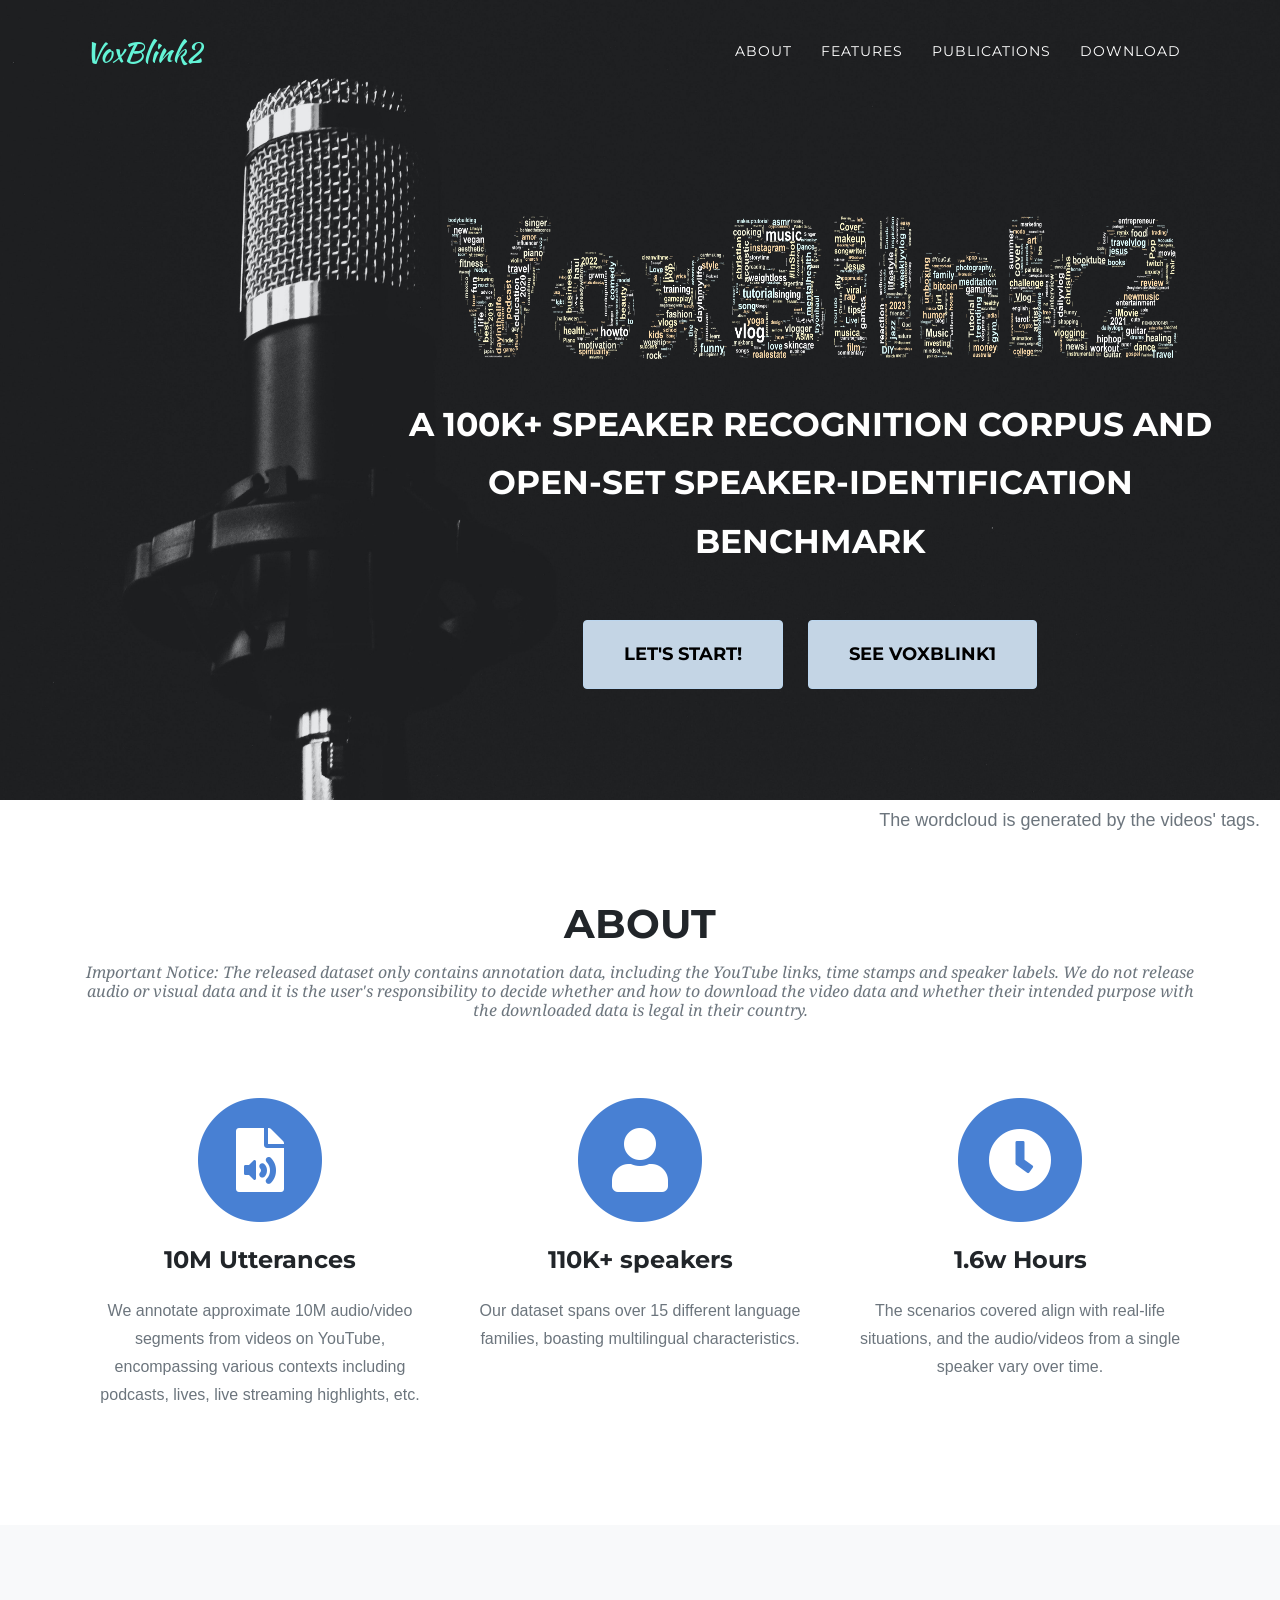
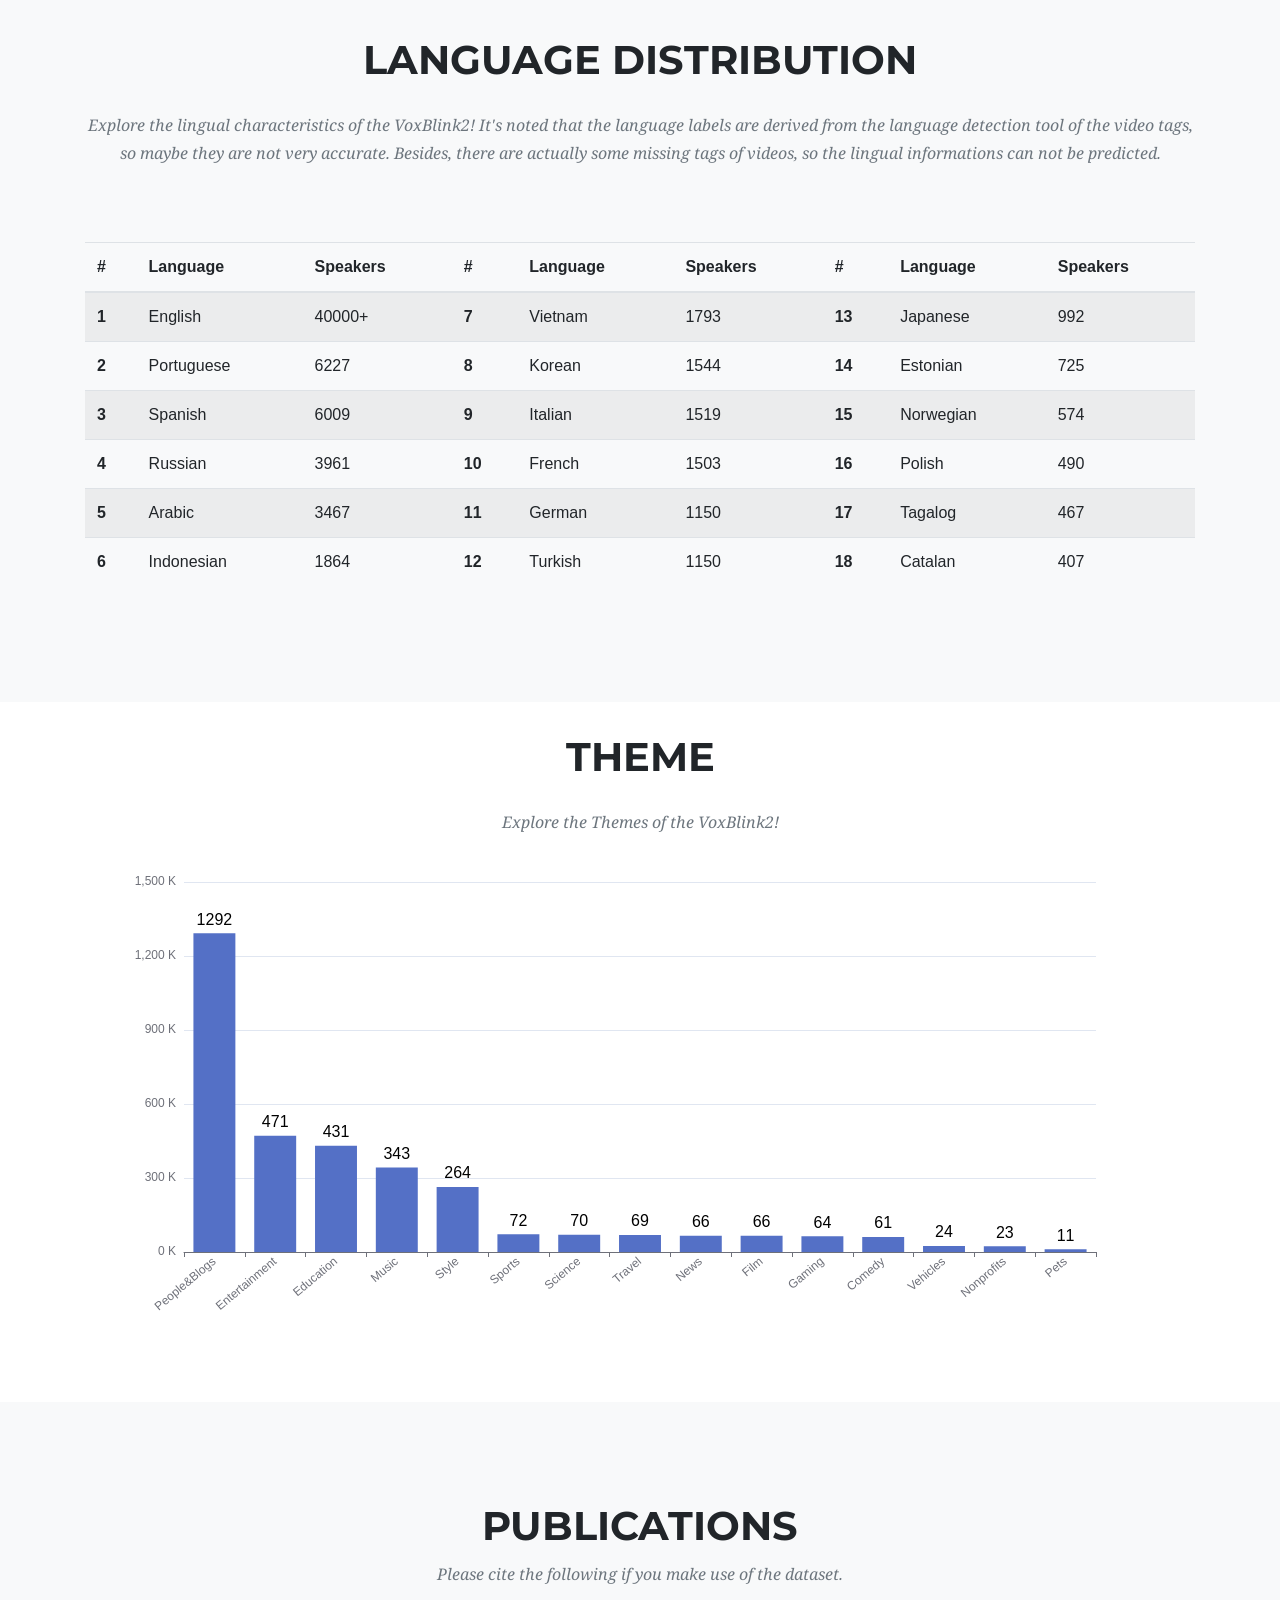
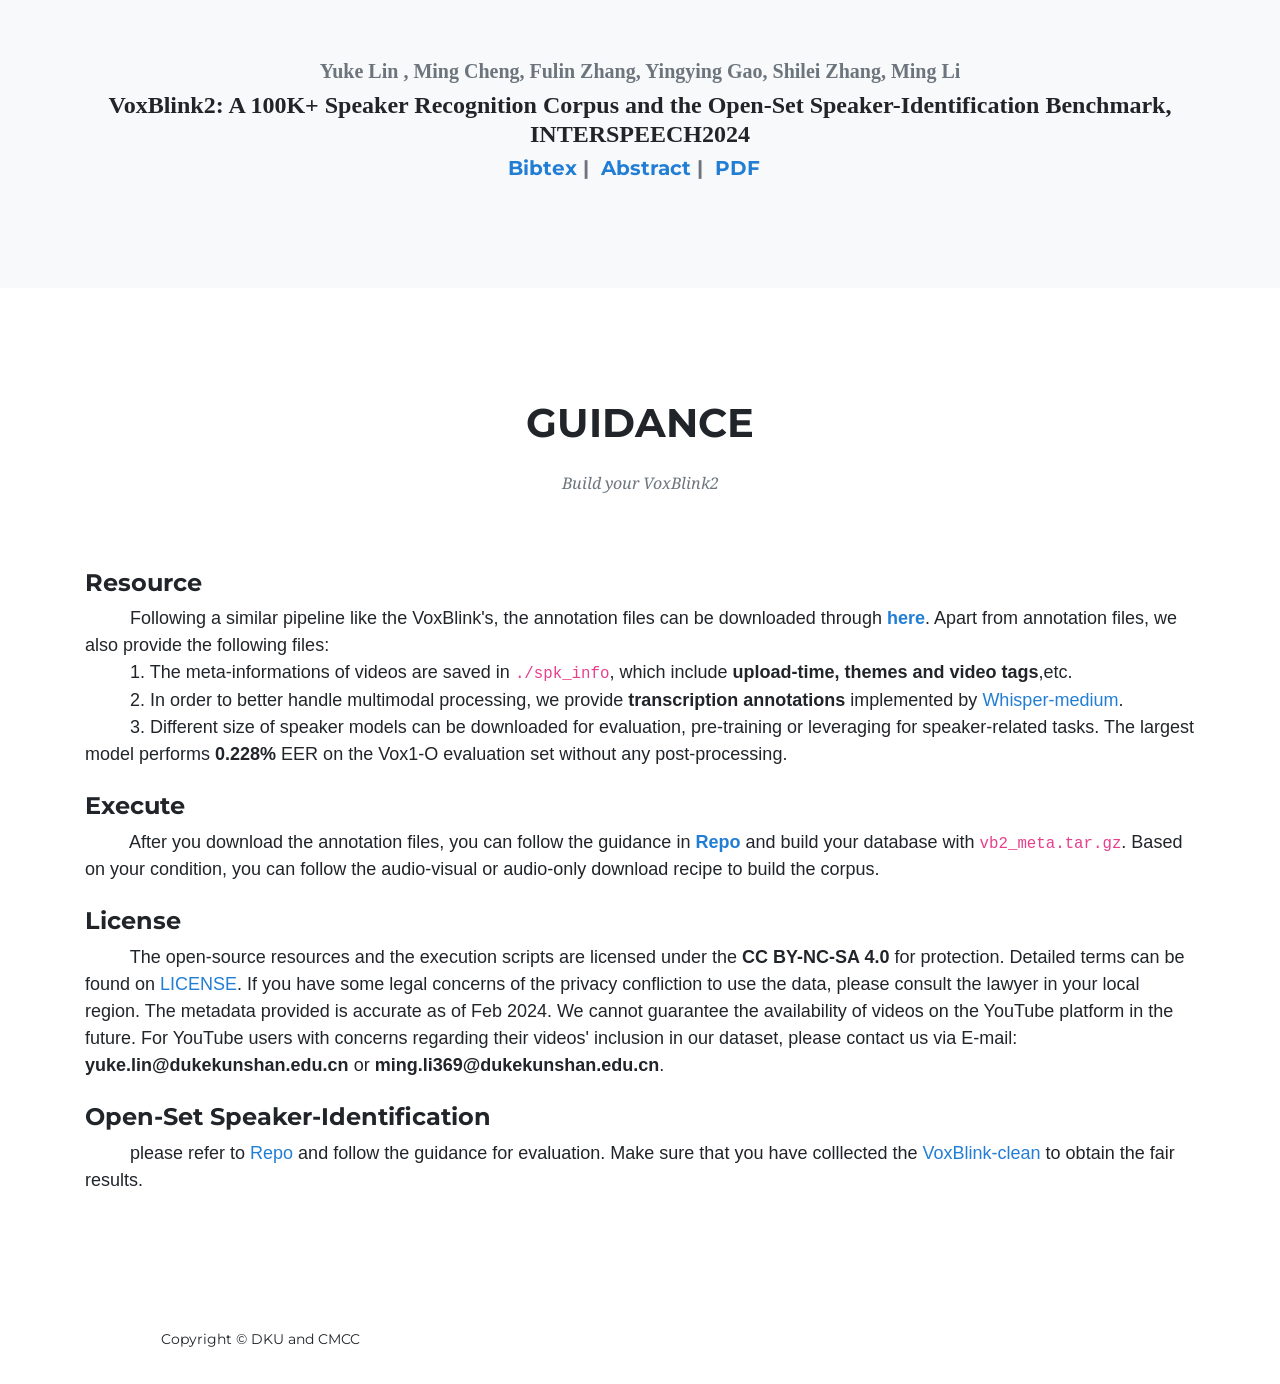
==== index.html @ 3cb7891e "add: files" ====
<!DOCTYPE html>
<html lang="en">

  <head>
  

  <meta charset="utf-8">
  <meta name="viewport" content="width=device-width, initial-scale=1, shrink-to-fit=no">
  <meta name="description" content="Site description">
  <meta name="author" content="Lin">
  <link rel="canonical" href="http://localhost:4000/">

  <title>VoxBlink2: A 100K+ Speaker Recognition Corpus and Open-Set Speaker-Identification Benchmark</title>

  <!-- Bootstrap core CSS -->
  <link href="assets/css/bootstrap.min.css" rel="stylesheet" />

  <!-- Custom fonts for this template -->
  <link href="assets/css/all.min.css" rel="stylesheet" type="text/css">
  <link href="https://fonts.googleapis.com/css?family=Montserrat:400,700" rel="stylesheet" type="text/css">
  <link href='https://fonts.googleapis.com/css?family=Kaushan+Script' rel='stylesheet' type='text/css'>
  <link href='https://fonts.googleapis.com/css?family=Droid+Serif:400,700,400italic,700italic' rel='stylesheet' type='text/css'>
  <link href='https://fonts.googleapis.com/css?family=Roboto+Slab:400,100,300,700' rel='stylesheet' type='text/css'>
  <script src="assets/js/marked.min.js"></script>
  <script src="assets/js/echarts.min.js"></script>

  <!-- Custom styles for this theme -->
  <!--<link href="assets/css/agency.min.css" rel="stylesheet">-->
  <link href="assets/css/agency.css" rel="stylesheet" />

  <!-- Page container change top padding when nav shrinks -->
  
</head>


  <body id="page-top">

        <!-- Navigation -->
  <nav class="navbar navbar-expand-lg navbar-dark fixed-top" id="mainNav">
    <div class="container">
	  <a class="navbar-brand js-scroll-trigger" href="#page-top">VoxBlink2</a>
      <button class="navbar-toggler navbar-toggler-right" type="button" data-toggle="collapse" data-target="#navbarResponsive" aria-controls="navbarResponsive" aria-expanded="false" aria-label="Toggle navigation">
        Menu
        <i class="fas fa-bars"></i>
      </button>
      <div class="collapse navbar-collapse" id="navbarResponsive">
        <ul class="navbar-nav text-uppercase ml-auto">
        
        
          <li class="nav-item"><a class="nav-link js-scroll-trigger" href="#services">About</a></li>
        
          <li class="nav-item"><a class="nav-link js-scroll-trigger" href="#portfolio">Features</a></li>
        
          <li class="nav-item"><a class="nav-link js-scroll-trigger" href="#about">Publications</a></li>
        
          <li class="nav-item"><a class="nav-link js-scroll-trigger" href="#timeline">Download</a></li>
                
          <!-- <li class="nav-item"><a class="nav-link js-scroll-trigger" href="#acknowledgement">Acknowledgement</a></li> -->
                
        
        </ul>
      </div>
    </div>
  </nav>
  <!-- End Navigation -->
  
  <!-- Header -->
  
  <header class="faces-mask masthead" style="background-image: 100% 80%;max-height: 800px;">
    <div class="container"  style="max-width: 95%;">
      <div class="intro-text">
        <div class="intro-lead-in">
        <img src="assets/img/wordcloud_color.png" width="750" height="170">
        </div>
        <div class="intro-heading text-uppercase" style="font-size: 25pt;">
          <p>A 100K+ Speaker Recognition Corpus and <br>Open-Set Speaker-Identification Benchmark</p>
        </div>
        <a class="btn btn-primary btn-xl text-uppercase js-scroll-trigger" href="#services" style="color: black;margin-right: 10px;">Let's Start!</a>
        <a class="btn btn-primary btn-xl text-uppercase js-scroll-trigger" href="https://voxblink.github.io" style="color: black;margin-left: 10px;">See VoxBlink1</a>        
      </div>
    </div>
  </header>
  
  <!-- End Header -->
<span class="text-muted" style="float: right;margin-right: 15pt;margin-top:5pt;font-size:large;">The wordcloud is generated by the videos' tags.</span>
<!-- Services -->

  <section class="page-section" id="services">

    <div class="container" >
      <div class="row">
        <div class="col-lg-12 text-center">
          <h2 class="section-heading text-uppercase">About</h2>
          
          <h3 class="section-subheading text-muted">
            Important Notice: The released dataset only contains annotation data, 
            including the YouTube links, time stamps and speaker labels. 
            We do not release audio or visual data and 
            it is the user's responsibility to decide whether and 
            how to download the video data and whether their intended purpose with the downloaded data is legal in their country.
          </h3>
		  
        </div>
      </div>
	  
      <div class="row text-center">
	  
        <div class="col-md-4">
          <span class="fa-stack fa-4x">
            <i class="fas fa-circle fa-stack-2x text-primary"></i>
            <i class="fas fa-file-audio fa-stack-1x fa-inverse"></i>
          </span>
          <h4 class="service-heading"><p>10M Utterances</p>
</h4>
          <div class="text-muted">
            <p>
              We annotate approximate 10M audio/video segments from videos on YouTube, 
              encompassing various contexts including podcasts, lives, live streaming highlights, etc.
            </p>
</div>
        </div>
	  
        <div class="col-md-4">
          <span class="fa-stack fa-4x">
            <i class="fas fa-circle fa-stack-2x text-primary"></i>
            <i class="fas fa-user fa-stack-1x fa-inverse"></i>
          </span>
          <h4 class="service-heading">
            <p>110K+ speakers</p>
          </h4>
          <div class="text-muted">
            <p>Our dataset spans over 15 different language families, boasting multilingual characteristics. </p>
        </div>
        </div>
	  
        <div class="col-md-4">
          <span class="fa-stack fa-4x">
            <i class="fas fa-circle fa-stack-2x text-primary"></i>
            <i class="fas fa-clock fa-stack-1x fa-inverse"></i>
          </span>
          <h4 class="service-heading"><p>1.6w Hours</p>
</h4>
          <div class="text-muted">
            <p>The scenarios covered align with real-life situations, and the audio/videos from a single speaker vary over time.</p>
        </div>
        </div>
	  
      </div>
	  
    </div>
  </section>

<!-- End Services -->
<!-- Portfolio Grid -->

<section class="bg-light page-section" id="portfolio">
  <div class="container">
    <div class="row">
      <div class="col-lg-12 text-center">
        <h2 class="section-heading text-uppercase">
          <p>Language Distribution</p>
        </h2>
        <h3 class="section-subheading text-muted">
          <p>
            Explore the lingual characteristics of the VoxBlink2! It's noted that 
            the language labels are derived from the language detection tool of the 
            video tags, so maybe they are not very accurate. Besides, there are actually some
            missing tags of videos, so the lingual informations can not be predicted.
          </p>
        </h3>
      </div>
    </div>
    <table class="table table-striped" style="max-width: 100%;">
      <thead>
        <tr>
          <th scope="col">#</th>
          <th scope="col">Language</th>
          <th scope="col">Speakers</th>
          <th scope="col">#</th>
          <th scope="col">Language</th>
          <th scope="col">Speakers</th>
          <th scope="col">#</th>
          <th scope="col">Language</th>
          <th scope="col">Speakers</th>
        </tr>
      </thead>
      <tbody>
        <tr>
          <th scope="row">1</th>
          <td>English</td>
          <td>40000+</td>
          <th scope="row">7</th>
          <td>Vietnam</td>
          <td>1793</td>
          <th scope="row">13</th>
          <td>Japanese</td>
          <td>992</td>
        </tr>
        <tr>
          <th scope="row">2</th>
          <td>Portuguese</td>
          <td>6227</td>
          <th scope="row">8</th>
          <td>Korean</td>
          <td>1544</td>
          <th scope="row">14</th>
          <td>Estonian</td>
          <td>725</td>
        </tr>
        <tr>
          <th scope="row">3</th>
          <td>Spanish</td>
          <td>6009</td>
          <th scope="row">9</th>
          <td>Italian</td>
          <td>1519</td>
          <th scope="row">15</th>
          <td>Norwegian</td>
          <td>574</td>
        </tr>
        <tr>
          <th scope="row">4</th>
          <td>Russian</td>
          <td>3961</td>
          <th scope="row">10</th>
          <td>French</td>
          <td>1503</td>
          <th scope="row">16</th>
          <td>Polish</td>
          <td>490</td>
        </tr>
        <tr>
          <th scope="row">5</th>
          <td>Arabic</td>
          <td>3467</td>
          <th scope="row">11</th>
          <td>German</td>
          <td>1150</td>
          <th scope="row">17</th>
          <td>Tagalog</td>
          <td>467</td>
        </tr>
        <tr>
          <th scope="row">6</th>
          <td>Indonesian</td>
          <td>1864</td>
          <th scope="row">12</th>
          <td>Turkish</td>
          <td>1150</td>
          <th scope="row">18</th>
          <td>Catalan</td>
          <td>407</td>
        </tr>
      </tbody>
    </table>
    
	
    </div>
  </div>

</section>

<section class="page-section" id="style" style="height:700px; padding-bottom: 10px;padding-top: 20px;">
  <div class="container" >
    <div class="row">
      <div class="col-lg-12 text-center" style="height: 100px;">
        <h2 class="section-heading text-uppercase">
          <p>Theme</p>
        </h2>
        <h3 class="section-subheading text-muted">
          <p>
            Explore the Themes of the VoxBlink2!
          </p>
        </h3>
      </div>
      <div id="theme-container" style="height: 500px;width: 100%;">
        <script type="text/javascript">
            // 基于准备好的dom，初始化echarts实例
            var myChart = echarts.init(document.getElementById('theme-container'));
            // 指定图表的配置项和数据
            var option = {
                title: {
                  
                },
                tooltip: {},
                legend: {
                    data:['销量']
                },
                xAxis: {
                    data: ["People&Blogs","Entertainment","Education","Music","Style","Sports",
                      'Science','Travel','News','Film',"Gaming","Comedy",'Vehicles','Nonprofits','Pets'
                    ],
                    axisLabel: {
                    interval:0,
                    rotate:40
                },  
                },
                yAxis: [
                    {                   
                        type: 'value',
                        axisLabel: {formatter: '{value} K'},
                    }
                ],
                series: [{
                    name: 'Nums of Videos(w)',
                    type: 'bar',
                    data: [1292, 471, 431, 343, 
                    264, 72,70,69,66,
                    66,64,61,24,23,11],
                    itemStyle: {
                    normal: {
                      label: {
                        show: true, //开启显示
                        position: 'top', //在上方显示
                        textStyle: { //数值样式
                          color: 'black',
                          fontSize: 16
                        }
                      }
                    }
                  },
                }]
            };
     
            // 使用刚指定的配置项和数据显示图表。
            myChart.setOption(option);
          </script>
      </div>
    </div>
    
    </div>
  </div>

</section>
<!-- Portfolio Modals -->



<!-- About -->

<section class="bg-light page-section" id="about">
  <div class="container"  >
    <div class="row">
      <div class="col-lg-12 text-center">
        <h2 class="section-heading text-uppercase">Publications</h2>
        <h3 class="section-subheading text-muted">Please cite the following if you make use of the dataset.</h3>
        <h5 class="section-heading text-muted" style=" font-family: 'Times New Roman', Times, serif;">Yuke Lin
          , Ming Cheng, Fulin Zhang, Yingying Gao, Shilei Zhang, Ming Li</h5>
        <h4 class="section-heading" style="font-family: 'Times New Roman', Times, serif;">VoxBlink2: A 100K+ Speaker Recognition Corpus and the Open-Set Speaker-Identification Benchmark, INTERSPEECH2024</h4>
      </div>
    </div>
    <div class="row" style="margin-top: 0pt;">
      <div class="col-lg-8 mx-auto text-center">
        <div class="large text-muted">
          <h5>
            <a href="" class="portfolio-link" data-toggle="modal">Bibtex</a>&nbsp;|&nbsp;
            <a href="#p8" class="portfolio-link" data-toggle="modal">Abstract</a>&nbsp;|&nbsp;
            <a href="">PDF</a>&nbsp;&nbsp;
          </h5>
        </div>
      </div>
    </div>
  </div>
</section>

<div
  class="portfolio-modal modal fade"
  id="p7"
  tabindex="-1"
  role="dialog"
  aria-hidden="true"
>
  <div class="modal-dialog" style="margin: 10rem;">
    <div class="modal-content">
      <div class="close-modal" data-dismiss="modal">
        <div class="lr">
          <div class="rl"></div>
        </div>
      </div>
      <div class="container">
        <div class="row">
          <div class="col-lg-8 mx-auto">
            <h2 class="text-primary">Bibtex</h2>
            <div class="modal-body">
              <!-- <h2 class="text-uppercase">Duration</h2> -->
              
              <!-- Project Details Go Here -->
              <textarea name="message" class="form-control" id="message" rows="10">
                @INPROCEEDINGS{10446780,
                  author={Lin, Yuke and Qin, Xiaoyi and Zhao, Guoqing and Cheng, Ming and Jiang, Ning and Wu, Haiying and Li, Ming},
                  booktitle={ICASSP 2024 - 2024 IEEE International Conference on Acoustics, Speech and Signal Processing (ICASSP)}, 
                  title={Voxblink: A Large Scale Speaker Verification Dataset on Camera}, 
                  year={2024},
                  volume={},
                  number={},
                  pages={10271-10275},
                  keywords={Training;Video on demand;Purification;Pipelines;Signal processing;Web sites;Noise measurement;Speaker Verification;Dataset;Large-scale;Multi-modal},
                  doi={10.1109/ICASSP48485.2024.10446780
                  }}
              </textarea>
              <p>
                <!-- <p class="item-intro"></p> -->
              </p>
  
            </div>
            <button
            class="btn btn-primary"
            data-dismiss="modal"
            type="button"
          >
            <i class="fas fa-times"></i>
            Close
          </button>
          </div>
        </div>
      </div>
    </div>
  </div>
</div>

<div
  class="portfolio-modal modal fade"
  id="p8"
  tabindex="-1"
  role="dialog"
  aria-hidden="true"
>
  <div class="modal-dialog" style="margin: 10rem;">
    <div class="modal-content">
      <div class="close-modal" data-dismiss="modal">
        <div class="lr">
          <div class="rl"></div>
        </div>
      </div>
      <div class="container">
        <div class="row">
          <div class="col-lg-8 mx-auto">
            <h2 class="text-uppercase">Abstract</h2>
            <div class="modal-body" style="text-align: left;">
              <!-- <h2 class="text-primary">Bibtex</h2> -->
              <!-- Project Details Go Here -->
              
              <span >
                &nbsp;&nbsp;&nbsp;&nbsp;&nbsp;&nbsp;&nbsp;&nbsp;&nbsp;In this paper, we provide a large audio-visual speaker recognition dataset, <strong>VoxBlink2</strong>, which includes approximately 10M utterances with videos from 110K+ speakers in the wild. This dataset represents a significant expansion over the VoxBlink dataset, encompassing a broader diversity of speakers and scenarios by the grace of an optimized data collection pipeline. Afterward, we explore the impact of training strategies, data scale, and model complexity on speaker verification and finally establish a new single-model state-of-the-art EER at 0.170% and minDCF at 0.006% on the VoxCeleb1-O test set. Such remarkable results motivate us to explore speaker recognition from a new challenging perspective. We raise the Open-Set Speaker-Identification task, which is designed to either match a probe utterance with a known gallery speaker or categorize it as an unknown query. Associated with this task, we design concrete benchmark and evaluation protocols. 
              </span>
              <p>
                <!-- <p class="item-intro"></p> -->
              </p>

            </div>
            <button
            class="btn btn-primary"
            data-dismiss="modal"
            type="button"
          >
            <i class="fas fa-times"></i>
            Close
          </button>
          </div>
        </div>
      </div>
    </div>
  </div>
</div>
<!-- End About -->
<!-- About -->

  <section class="page-section" id="timeline">
    <div class="container">
      <div class="row">
        <div class="col-lg-12 text-center">
          <h2 class="section-heading text-uppercase"><p>Guidance</p>
</h2>
          <h3 class="section-subheading text-muted">Build your VoxBlink2</h3>
        </div>
      </div>
      <div class="row">
        <div class="col-lg-12">
          <h4 >Resource</h4>
        </div>
      </div>
      <div class="row">
        <div class="col-lg-12" style="font-size: large;">
          &nbsp;&nbsp;&nbsp;&nbsp;&nbsp;&nbsp;&nbsp;&nbsp;
          Following a similar pipeline like the VoxBlink's, the annotation files can be downloaded through <a href="https://drive.google.com/drive/folders/1lzumPsnl5yEaMP9g2bFbSKINLZ-QRJVP?usp=drive_link"><strong>here</strong></a>. 
          Apart from annotation files, we also provide the following files:
         
          <br>
          &nbsp;&nbsp;&nbsp;&nbsp;&nbsp;&nbsp;&nbsp;&nbsp;
          1. The meta-informations of videos are saved in <code>./spk_info</code>, which include <strong>upload-time, themes and video tags</strong>,etc.
          <br>
          &nbsp;&nbsp;&nbsp;&nbsp;&nbsp;&nbsp;&nbsp;&nbsp;
          2. In order to better handle multimodal processing, we provide <strong>transcription annotations</strong> implemented by <a href="https://github.com/openai/whisper">Whisper-medium</a>. 
          <br>
          &nbsp;&nbsp;&nbsp;&nbsp;&nbsp;&nbsp;&nbsp;&nbsp;
          3. Different size of speaker models can be downloaded for evaluation, pre-training or leveraging for speaker-related tasks.
          The largest model performs <strong>0.228%</strong> EER on the Vox1-O evaluation set without any post-processing.
          <br>
        </div>
      </div>
      <br>
      <div class="row">
        <div class="col-lg-12">
          <h4 >Execute</h4>
        </div>
      </div>
      <div class="row">
        <div class="col-lg-12" style="font-size: large;">
          &nbsp;&nbsp;&nbsp;&nbsp;&nbsp;&nbsp;&nbsp;&nbsp;
          After you download the annotation files, you can follow the guidance in 
          <a href="https://github.com/VoxBlink2/ScriptsForVoxBlink2.git"><strong>Repo</strong></a>
          and build your database with <code>vb2_meta.tar.gz</code>. 
          Based on your condition, you can follow the audio-visual or audio-only download recipe to build the corpus.
        </div>
      </div>
      <br>
      <div class="row">
        <div class="col-lg-12">
          <h4 >License</h4>
        </div>
      </div>
      <div class="row">
        <div class="col-lg-12" style="font-size: large;">
          &nbsp;&nbsp;&nbsp;&nbsp;&nbsp;&nbsp;&nbsp;&nbsp;
          The open-source resources and the execution scripts are 
          licensed under the <strong>CC BY-NC-SA 4.0</strong> for protection.
          Detailed terms can be found on <a href="https://github.com/VoxBlink2/ScriptsForVoxBlink2/blob/main/LICENSE">LICENSE</a>. 
          If you have some legal concerns of the privacy confliction to use the data, 
          please consult the lawyer in your local region. 
          
          The metadata provided is accurate as of Feb 2024. We cannot guarantee the availability of videos on the YouTube platform in the future. 
          For YouTube users with concerns regarding their videos' inclusion in our dataset, please contact us via E-mail:<strong> yuke.lin@dukekunshan.edu.cn </strong>or <strong>ming.li369@dukekunshan.edu.cn</strong>.

          </div>
      </div>
      <br>
      <div class="row">
        <div class="col-lg-12">
          <h4 >Open-Set Speaker-Identification</h4>
        </div>
      </div>
      <div class="row">
        <div class="col-lg-12" style="font-size: large;">
          &nbsp;&nbsp;&nbsp;&nbsp;&nbsp;&nbsp;&nbsp;&nbsp;
          please refer to <a href="https://github.com/VoxBlink2/ScriptsForVoxBlink2">Repo</a> and follow the guidance for evaluation. 
          Make sure that you have colllected the <a href="https://voxblink.github.io">VoxBlink-clean</a> to obtain 
          the fair results.
        </div>
      </div>
    </div>
  </section>
  <div
  class="portfolio-modal modal fade"
  id="p9"
  tabindex="-1"
  role="dialog"
  aria-hidden="true"
>
  <div class="modal-dialog" style="margin: 10rem;">
    <div class="modal-content">
      <div class="close-modal" data-dismiss="modal">
        <div class="lr">
          <div class="rl"></div>
        </div>
      </div>
      <div class="container">
        <div class="row">
          <div class="col-lg-8 mx-auto">
            <h2 class="text-uppercase">Example</h2>
            <div class="modal-body" style="text-align: left;">
                <!-- <h2 class="text-primary">The </h2> -->
                <!-- Project Details Go Here -->
                The documents are speaker-wised saved in <code>'./video_tags'</code> and the line is splited by <code>'\t'</code>.
                <br>
                
                <pre style="background-color: rgb(243,245,250);">
                  <code>
  <span style="color: red;">video_id	user_name	upload_date	Theme	                Tags</span>
  u66ruMnQQhU	Kesha Barrett	20111009	['Entertainment']	['JoJo', 'ATA', 'Power', 'Kick']
  gP1iNTd4uwk	Kesha Barrett	20110516	['Entertainment']	['Jo', 'Barrett', 'Michael', 'Jackson', 'year', 'olds', 'dancing', 'Preschool']
  9j6L7O8ztFM	Kesha Barrett	20110221	['Entertainment']	['Jo-Jo', 'Joseph', 'Breaking', 'boards', 'kids', 'in', 'karate', 'Lancaster', 'SC']
                  </code>
              </pre>
            </div>
            <button
            class="btn btn-primary"
            data-dismiss="modal"
            type="button"
          >
            <i class="fas fa-times"></i>
            Close
          </button>
          </div>
        </div>
      </div>
    </div>
  </div>
</div>
<div
  class="portfolio-modal modal fade"
  id="p10"
  tabindex="-1"
  role="dialog"
  aria-hidden="true"
>
  <div class="modal-dialog" style="margin: 10rem;">
    <div class="modal-content">
      <div class="close-modal" data-dismiss="modal">
        <div class="lr">
          <div class="rl"></div>
        </div>
      </div>
      <div class="container">
        <div class="row">
          <div class="col-lg-8 mx-auto">
            <h2 class="text-uppercase">Example</h2>
            <div class="modal-body" style="text-align: left;">
                <!-- <h2 class="text-primary">The </h2> -->
                <!-- Project Details Go Here -->
                The documents are utterance-wised saved in <code>'./time_stamp'</code> and the line is splited by <code>'\t'</code>.
                <br>
                
                <pre style="background-color: rgb(243,245,250);">
                  <code>
                    Identity:       id000066
                    Reference:      P2RrcZY9xOg
                    Start and Duration:     24.590  2.780
                    KBPS:   235.685
                    
                    FRAME   X       Y       W       H
                    
                    000614  576     219     169     221
                    000615  576     217     171     222
                    000616  577     219     170     220
                    000617  577     218     169     220
                    000618  578     218     168     219
                    000619  577     217     173     214
                    000620  577     218     171     219
                    000621  577     221     170     217
                    000622  577     221     170     218
                    ...     ...     ...     ...     ...   
</code>
              </pre>
            </div>
            <button
            class="btn btn-primary"
            data-dismiss="modal"
            type="button"
          >
            <i class="fas fa-times"></i>
            Close
          </button>
          </div>
        </div>
      </div>
    </div>
  </div>
</div>
<!-- End About -->

<!-- Team -->
<!-- 
<section class="page-section" id="team">
<div class="container">
  <div class="row">
	<div class="col-lg-12 text-center">
	  <h2 class="section-heading text-uppercase">OUR AMAZING TEAM</h2>
	  <h3 class="section-subheading text-muted">Lorem ipsum dolor sit amet consectetur.</h3>
	</div>
  </div>
  <div class="row d-flex justify-content-center">
  
	<div class="col-sm-4">
	  <div class="team-member">
		<img class="mx-auto rounded-circle" src="assets/img/team/500x500.jpg" alt="">
		<h4>Kay Garland</h4>
		<p class="text-muted">Lead Designer</p>
		<ul class="list-inline social-buttons">
		
		  <li class="list-inline-item">
			<a href="https://twitter.com">
			  <i class="fab fa-twitter"></i>
			</a>
		  </li>
		
		  <li class="list-inline-item">
			<a href="https://facebook.com">
			  <i class="fab fa-facebook-f"></i>
			</a>
		  </li>
		
		  <li class="list-inline-item">
			<a href="https://linkedin.com">
			  <i class="fab fa-linkedin-in"></i>
			</a>
		  </li>
		
		</ul>
	  </div>
	</div>
  
	<div class="col-sm-4">
	  <div class="team-member">
		<img class="mx-auto rounded-circle" src="assets/img/team/2.jpg" alt="">
		<h4>Larry Parker</h4>
		<p class="text-muted">Lead Marketer</p>
		<ul class="list-inline social-buttons">
		
		  <li class="list-inline-item">
			<a href="https://twitter.com">
			  <i class="fab fa-twitter"></i>
			</a>
		  </li>
		
		  <li class="list-inline-item">
			<a href="https://facebook.com">
			  <i class="fab fa-facebook-f"></i>
			</a>
		  </li>
		
		  <li class="list-inline-item">
			<a href="https://linkedin.com">
			  <i class="fab fa-linkedin-in"></i>
			</a>
		  </li>
		
		</ul>
	  </div>
	</div>
  
	<div class="col-sm-4">
	  <div class="team-member">
		<img class="mx-auto rounded-circle" src="assets/img/team/500x500.jpg" alt="">
		<h4>Diana Perterson</h4>
		<p class="text-muted">Lead Developer</p>
		<ul class="list-inline social-buttons">
		
		  <li class="list-inline-item">
			<a href="https://twitter.com">
			  <i class="fab fa-twitter"></i>
			</a>
		  </li>
		
		  <li class="list-inline-item">
			<a href="https://facebook.com">
			  <i class="fab fa-facebook-f"></i>
			</a>
		  </li>
		
		  <li class="list-inline-item">
			<a href="https://linkedin.com">
			  <i class="fab fa-linkedin-in"></i>
			</a>
		  </li>
		
		</ul>
	  </div>
	</div>
  
  </div>
  <div class="row">
	<div class="col-lg-8 mx-auto text-center">
	  <div class="large text-muted"><p>Lorem ipsum dolor sit amet, consectetur adipisicing elit. Aut eaque, laboriosam veritatis, quos non quis ad perspiciatis, totam corporis ea, alias ut unde. <strong>Markdown</strong> supported.</p>
</div>
	</div>
  </div>
</div>
</section> -->

<!-- End Team -->

<!-- Clients -->

<!-- Contact -->
<!-- 
<section class="page-section bg-light" id = 'acknowledgement'>
  <div class="container ">
    <div class="row">
      <div class="col-lg-12 text-center">
        <h2 class="section-heading text-uppercase">
          <p>Acknowledgement</p>
</h2>
      </div>
    </div>
    <div class="row">
      <div class="col-lg-12">
        &nbsp;&nbsp;&nbsp;&nbsp;&nbsp;&nbsp;&nbsp;&nbsp;

        This research is funded by China Mobile Research Institute-Wuhan University Systematic Artificial Intelligence Collaboration Platform 
        under the project "Joint Research and Development of Large Voiceprint Model for Telephone Scenarios". Many thanks for the computational resource provided by the Advanced Computing East China Sub-Center.
      </div>
    </div>
  </div>
</section> -->

<!-- End Contact -->


	  <!-- Footer -->
<footer class="footer" id="footer" style="background-color: white">
  <div class="container">
<!--     -->
    <div class="row align-items-center">
      <div class="col-md-4">
        <span class="copyright"
          >Copyright &copy; DKU and CMCC</span
        >
      </div>
      
      <!-- Legal -->
      
    </div>
    
  </div>
</footer>

<!-- End Footer -->


	  <!-- Bootstrap core JavaScript -->
	  <script src="assets/js/jquery.min.js"></script>
	  <script src="assets/js/bootstrap.bundle.min.js"></script>

	  <!-- Plugin JavaScript -->
	  <script src="assets/js/jquery.easing.min.js"></script>

	  <!-- Contact form JavaScript -->
	  <script src="assets/js/jqBootstrapValidation.js"></script>
	  <script src="assets/js/contact_me.js"></script>

	  <!-- Custom scripts for this template -->
	  <script src="assets/js/agency.min.js"></script>

  </body>
</html>
---- assets/css/agency.css ----
body {
  overflow-x: hidden;
  font-family: -apple-system, BlinkMacSystemFont, "Segoe UI", Roboto, "Helvetica Neue", Arial, sans-serif, "Apple Color Emoji", "Segoe UI Emoji", "Segoe UI Symbol", "Noto Color Emoji";
}

p {
  line-height: 1.75;
}

a {
  color: #227ed5;
}
a:hover {
  color: #210d72;
}

.text-primary {
  color: #4880d3 !important;
}

h1,
h2,
h3,
h4,
h5,
h6 {
  font-weight: 700;
  font-family: "Montserrat", -apple-system, BlinkMacSystemFont, "Segoe UI", Roboto, "Helvetica Neue", Arial, sans-serif, "Apple Color Emoji", "Segoe UI Emoji", "Segoe UI Symbol", "Noto Color Emoji";
}

.page-section {
  padding: 100px 0;
}
.page-section h2.section-heading {
  font-size: 40px;
  margin-top: 0;
  margin-bottom: 15px;
}
.page-section h3.section-subheading {
  font-size: 16px;
  font-weight: 400;
  font-style: italic;
  margin-bottom: 75px;
  text-transform: none;
  font-family: "Droid Serif", -apple-system, BlinkMacSystemFont, "Segoe UI", Roboto, "Helvetica Neue", Arial, sans-serif, "Apple Color Emoji", "Segoe UI Emoji", "Segoe UI Symbol", "Noto Color Emoji";
}

@media (min-width: 768px) {
  section {
    padding: 150px 0;
  }
}
::-moz-selection {
  background: #63f4d7;
  text-shadow: none;
}

::selection {
  background: #63f4d7;
  text-shadow: none;
}

img::selection {
  background: transparent;
}

img::-moz-selection {
  background: transparent;
}

.btn {
  font-family: "Montserrat", -apple-system, BlinkMacSystemFont, "Segoe UI", Roboto, "Helvetica Neue", Arial, sans-serif, "Apple Color Emoji", "Segoe UI Emoji", "Segoe UI Symbol", "Noto Color Emoji";
  font-weight: 700;
}

.btn-xl {
  font-size: 18px;
  padding: 20px 40px;
}

.btn-primary {
  background-color: #c4d5e5;
  border-color: #bbd6ef;
}
.btn-primary:active, .btn-primary:focus, .btn-primary:hover {
  background-color: #70b9e6 !important;
  border-color: #61a9e1 !important;
  color: rgb(22, 19, 19);
}
.btn-primary:active, .btn-primary:focus {
  box-shadow: 0 0 0 0.2rem rgba(254, 209, 55, 0.5) !important;
}

#mainNav {
  background-color: #212529;
}
#mainNav .navbar-toggler {
  font-size: 12px;
  right: 0;
  padding: 13px;
  text-transform: uppercase;
  color: white;
  border: 0;
  background-color: #63f4d7;
  font-family: "Montserrat", -apple-system, BlinkMacSystemFont, "Segoe UI", Roboto, "Helvetica Neue", Arial, sans-serif, "Apple Color Emoji", "Segoe UI Emoji", "Segoe UI Symbol", "Noto Color Emoji";
}
#mainNav .navbar-brand {
  color: #63f4d7;
  font-family: "Kaushan Script", -apple-system, BlinkMacSystemFont, "Segoe UI", Roboto, "Helvetica Neue", Arial, sans-serif, "Apple Color Emoji", "Segoe UI Emoji", "Segoe UI Symbol", "Noto Color Emoji";
}
#mainNav .navbar-brand.active, #mainNav .navbar-brand:active, #mainNav .navbar-brand:focus, #mainNav .navbar-brand:hover {
  color: #fec503;
}
#mainNav .navbar-nav .nav-item .nav-link {
  font-size: 90%;
  font-weight: 400;
  padding: 0.75em 0;
  letter-spacing: 1px;
  color: white;
  font-family: "Montserrat", -apple-system, BlinkMacSystemFont, "Segoe UI", Roboto, "Helvetica Neue", Arial, sans-serif, "Apple Color Emoji", "Segoe UI Emoji", "Segoe UI Symbol", "Noto Color Emoji";
}
#mainNav .navbar-nav .nav-item .nav-link.active, #mainNav .navbar-nav .nav-item .nav-link:hover {
  color: #63f4d7;
}

@media (min-width: 992px) {
  #mainNav {
    padding-top: 25px;
    padding-bottom: 25px;
    -webkit-transition: padding-top 0.3s, padding-bottom 0.3s;
    -moz-transition: padding-top 0.3s, padding-bottom 0.3s;
    transition: padding-top 0.3s, padding-bottom 0.3s;
    border: none;
    background-color: transparent;
  }
  #mainNav .navbar-brand {
    font-size: 1.75em;
    -webkit-transition: all 0.3s;
    -moz-transition: all 0.3s;
    transition: all 0.3s;
  }
  #mainNav .navbar-nav .nav-item .nav-link {
    padding: 1.1em 1em !important;
  }
  #mainNav.navbar-shrink {
    padding-top: 0;
    padding-bottom: 0;
    background-color: #212529;
  }
  #mainNav.navbar-shrink .navbar-brand {
    font-size: 1.25em;
    padding: 12px 0;
  }
}
#scrolling-clients {
  display: flex;
  flex-wrap: nowrap;
  overflow-x: scroll;
  overflow-y: hidden;
}

#col-md-3 col-sm-6 {
  flex: 0 0 auto;
}

header.masthead::before {
  content: "";
  position: absolute;  
  top: 0;  
  left: 0;  
  right: 0;  /* 使遮罩层与容器同宽 */
  bottom: 0;  /* 使遮罩层与容器同高 */
  background-color: rgba(0, 0, 0, 0);  /* 浅黑色遮罩，您可以调整透明度 */
  z-index: 0;  
}

header.masthead {
  text-align: center;
  color: white;
  background-image: url("../img/mic.jpg");
  background-repeat: no-repeat;
  background-attachment: scroll;
  background-position: center center;
  background-size: cover;
}

.faces-mask > * {
  position: relative;  
  z-index: 1;  /* 保证容器内的所有元素都显示在遮罩层上方 */
}

header.masthead .intro-text {
  padding-top: 100px;
  padding-bottom: 200px;
  padding-left: 340px;
  position: relative;
  bottom: 100px;
}
header.masthead .intro-text .intro-lead-in {
  font-size: 22px;
  font-style: italic;
  line-height: 22px;
  margin-bottom: 25px;
  font-family: "Droid Serif", -apple-system, BlinkMacSystemFont, "Segoe UI", Roboto, "Helvetica Neue", Arial, sans-serif, "Apple Color Emoji", "Segoe UI Emoji", "Segoe UI Symbol", "Noto Color Emoji";
}
header.masthead .intro-text .intro-heading {
  font-size: 40px;
  font-weight: 700;
  line-height: 50px;
  margin-bottom: 10px;
  font-family: "Montserrat", -apple-system, BlinkMacSystemFont, "Segoe UI", Roboto, "Helvetica Neue", Arial, sans-serif, "Apple Color Emoji", "Segoe UI Emoji", "Segoe UI Symbol", "Noto Color Emoji";
}

@media (min-width: 768px) {
  header.masthead .intro-text {
    padding-top: 300px;
    padding-bottom: 200px;
  }
  header.masthead .intro-text .intro-lead-in {
    font-size: 40px;
    font-style: italic;
    line-height: 40px;
    margin-bottom: 25px;
    font-family: "Droid Serif", -apple-system, BlinkMacSystemFont, "Segoe UI", Roboto, "Helvetica Neue", Arial, sans-serif, "Apple Color Emoji", "Segoe UI Emoji", "Segoe UI Symbol", "Noto Color Emoji";
  }
  header.masthead .intro-text .intro-heading {
    font-size: 75px;
    font-weight: 700;
    line-height: 75px;
    margin-bottom: 50px;
    font-family: "Montserrat", -apple-system, BlinkMacSystemFont, "Segoe UI", Roboto, "Helvetica Neue", Arial, sans-serif, "Apple Color Emoji", "Segoe UI Emoji", "Segoe UI Symbol", "Noto Color Emoji";
  }
}
.service-heading {
  margin: 15px 0;
  text-transform: none;
}

#portfolio .portfolio-item {
  right: 0;
  margin: 0 0 15px;
}
#portfolio .portfolio-item .portfolio-link {
  position: relative;
  display: block;
  max-width: 400px;
  margin: 0 auto;
  cursor: pointer;
}
#portfolio .portfolio-item .portfolio-link .portfolio-hover {
  position: absolute;
  width: 100%;
  height: 100%;
  -webkit-transition: all ease 0.5s;
  -moz-transition: all ease 0.5s;
  transition: all ease 0.5s;
  opacity: 0;
  background: rgba(254, 209, 54, 0.9);
}
#portfolio .portfolio-item .portfolio-link .portfolio-hover:hover {
  opacity: 1;
}
#portfolio .portfolio-item .portfolio-link .portfolio-hover .portfolio-hover-content {
  font-size: 20px;
  position: absolute;
  top: 50%;
  width: 100%;
  height: 20px;
  margin-top: -12px;
  text-align: center;
  color: white;
}
#portfolio .portfolio-item .portfolio-link .portfolio-hover .portfolio-hover-content i {
  margin-top: -12px;
}
#portfolio .portfolio-item .portfolio-link .portfolio-hover .portfolio-hover-content h3,
#portfolio .portfolio-item .portfolio-link .portfolio-hover .portfolio-hover-content h4 {
  margin: 0;
}
#portfolio .portfolio-item .portfolio-caption {
  max-width: 400px;
  margin: 0 auto;
  padding: 25px;
  text-align: center;
  background-color: #fff;
}
#portfolio .portfolio-item .portfolio-caption h4 {
  margin: 0;
  text-transform: none;
}
#portfolio .portfolio-item .portfolio-caption p {
  font-size: 16px;
  font-style: italic;
  margin: 0;
  font-family: "Droid Serif", -apple-system, BlinkMacSystemFont, "Segoe UI", Roboto, "Helvetica Neue", Arial, sans-serif, "Apple Color Emoji", "Segoe UI Emoji", "Segoe UI Symbol", "Noto Color Emoji";
}
#portfolio * {
  z-index: 2;
}

@media (min-width: 767px) {
  #portfolio .portfolio-item {
    margin: 0 0 30px;
  }
}
.portfolio-modal .modal-dialog {
  margin: 1rem;
  max-width: 100vw;
}
.portfolio-modal .modal-content {
  padding: 100px 0;
  text-align: center;
}
.portfolio-modal .modal-content h2 {
  font-size: 3em;
  margin-bottom: 15px;
}
.portfolio-modal .modal-content p {
  margin-bottom: 30px;
}
.portfolio-modal .modal-content p.item-intro {
  font-size: 16px;
  font-style: italic;
  margin: 20px 0 30px;
  font-family: "Droid Serif", -apple-system, BlinkMacSystemFont, "Segoe UI", Roboto, "Helvetica Neue", Arial, sans-serif, "Apple Color Emoji", "Segoe UI Emoji", "Segoe UI Symbol", "Noto Color Emoji";
}
.portfolio-modal .modal-content ul.list-inline {
  margin-top: 0;
  margin-bottom: 30px;
}
.portfolio-modal .modal-content img {
  margin-bottom: 30px;
}
.portfolio-modal .modal-content button {
  cursor: pointer;
}
.portfolio-modal .close-modal {
  position: absolute;
  top: 25px;
  right: 25px;
  width: 75px;
  height: 75px;
  cursor: pointer;
  background-color: transparent;
}
.portfolio-modal .close-modal:hover {
  opacity: 0.3;
}
.portfolio-modal .close-modal .lr {
  /* Safari and Chrome */
  z-index: 1051;
  width: 1px;
  height: 75px;
  margin-left: 35px;
  /* IE 9 */
  -webkit-transform: rotate(45deg);
  -ms-transform: rotate(45deg);
  transform: rotate(45deg);
  background-color: #212529;
}
.portfolio-modal .close-modal .lr .rl {
  /* Safari and Chrome */
  z-index: 1052;
  width: 1px;
  height: 75px;
  /* IE 9 */
  -webkit-transform: rotate(90deg);
  -ms-transform: rotate(90deg);
  transform: rotate(90deg);
  background-color: #212529;
}

.timeline {
  position: relative;
  padding: 0;
  list-style: none;
}
.timeline:before {
  position: absolute;
  top: 0;
  bottom: 0;
  left: 40px;
  width: 2px;
  margin-left: -1.5px;
  content: "";
  background-color: #e9ecef;
}
.timeline > li {
  position: relative;
  min-height: 50px;
  margin-bottom: 50px;
}
.timeline > li:after, .timeline > li:before {
  display: table;
  content: " ";
}
.timeline > li:after {
  clear: both;
}
.timeline > li .timeline-panel {
  position: relative;
  float: right;
  width: 100%;
  padding: 0 20px 0 100px;
  text-align: left;
}
.timeline > li .timeline-panel:before {
  right: auto;
  left: -15px;
  border-right-width: 15px;
  border-left-width: 0;
}
.timeline > li .timeline-panel:after {
  right: auto;
  left: -14px;
  border-right-width: 14px;
  border-left-width: 0;
}
.timeline > li .timeline-image {
  position: absolute;
  z-index: 100;
  left: 0;
  width: 80px;
  height: 80px;
  margin-left: 0;
  text-align: center;
  color: #fff;
  border: 7px solid #e9ecef;
  border-radius: 100%;
  background-color: #63f4d7;
}
.timeline > li .timeline-image h4 {
  font-size: 10px;
  line-height: 14px;
  margin-top: 12px;
}
.timeline > li.timeline-inverted > .timeline-panel {
  float: right;
  padding: 0 20px 0 100px;
  text-align: left;
}
.timeline > li.timeline-inverted > .timeline-panel:before {
  right: auto;
  left: -15px;
  border-right-width: 15px;
  border-left-width: 0;
}
.timeline > li.timeline-inverted > .timeline-panel:after {
  right: auto;
  left: -14px;
  border-right-width: 14px;
  border-left-width: 0;
}
.timeline > li:last-child {
  margin-bottom: 0;
}
.timeline .timeline-heading h4 {
  margin-top: 0;
  color: inherit;
}
.timeline .timeline-heading h4.subheading {
  text-transform: none;
}
.timeline .timeline-body > ul,
.timeline .timeline-body > p {
  margin-bottom: 0;
}

@media (min-width: 768px) {
  .timeline:before {
    left: 50%;
  }
  .timeline > li {
    min-height: 100px;
    margin-bottom: 100px;
  }
  .timeline > li .timeline-panel {
    float: left;
    width: 41%;
    padding: 0 20px 20px 30px;
    text-align: right;
  }
  .timeline > li .timeline-image {
    left: 50%;
    width: 100px;
    height: 100px;
    margin-left: -50px;
  }
  .timeline > li .timeline-image h4 {
    font-size: 13px;
    line-height: 18px;
    margin-top: 16px;
  }
  .timeline > li.timeline-inverted > .timeline-panel {
    float: right;
    padding: 0 30px 20px 20px;
    text-align: left;
  }
}
@media (min-width: 992px) {
  .timeline > li {
    min-height: 150px;
  }
  .timeline > li .timeline-panel {
    padding: 0 20px 20px;
  }
  .timeline > li .timeline-image {
    width: 150px;
    height: 150px;
    margin-left: -75px;
  }
  .timeline > li .timeline-image h4 {
    font-size: 18px;
    line-height: 26px;
    margin-top: 30px;
  }
  .timeline > li.timeline-inverted > .timeline-panel {
    padding: 0 20px 20px;
  }
}
@media (min-width: 1200px) {
  .timeline > li {
    min-height: 170px;
  }
  .timeline > li .timeline-panel {
    padding: 0 20px 20px 100px;
  }
  .timeline > li .timeline-image {
    width: 170px;
    height: 170px;
    margin-left: -85px;
  }
  .timeline > li .timeline-image h4 {
    margin-top: 40px;
  }
  .timeline > li.timeline-inverted > .timeline-panel {
    padding: 0 100px 20px 20px;
  }
}
.team-member {
  margin-bottom: 50px;
  text-align: center;
}
.team-member img {
  width: 225px;
  height: 225px;
  border: 7px solid rgba(0, 0, 0, 0.1);
}
.team-member h4 {
  margin-top: 25px;
  margin-bottom: 0;
  text-transform: none;
}
.team-member p {
  margin-top: 0;
}

section#contact {
  background-color: #212529;
  background-image: url("../img/contact.png");
  background-repeat: no-repeat;
  background-position: center;
}
section#contact .section-heading {
  color: #fff;
}
section#contact .form-group {
  margin-bottom: 25px;
}
section#contact .form-group input,
section#contact .form-group textarea {
  padding: 20px;
}
section#contact .form-group input.form-control {
  height: auto;
}
section#contact .form-group textarea.form-control {
  height: 248px;
}
section#contact .form-control:focus {
  border-color: #63f4d7;
  box-shadow: none;
}
section#contact ::-webkit-input-placeholder {
  font-weight: 700;
  color: #ced4da;
  font-family: "Montserrat", -apple-system, BlinkMacSystemFont, "Segoe UI", Roboto, "Helvetica Neue", Arial, sans-serif, "Apple Color Emoji", "Segoe UI Emoji", "Segoe UI Symbol", "Noto Color Emoji";
}
section#contact :-moz-placeholder {
  font-weight: 700;
  color: #ced4da;
  font-family: "Montserrat", -apple-system, BlinkMacSystemFont, "Segoe UI", Roboto, "Helvetica Neue", Arial, sans-serif, "Apple Color Emoji", "Segoe UI Emoji", "Segoe UI Symbol", "Noto Color Emoji";
}
section#contact ::-moz-placeholder {
  font-weight: 700;
  color: #ced4da;
  font-family: "Montserrat", -apple-system, BlinkMacSystemFont, "Segoe UI", Roboto, "Helvetica Neue", Arial, sans-serif, "Apple Color Emoji", "Segoe UI Emoji", "Segoe UI Symbol", "Noto Color Emoji";
}
section#contact :-ms-input-placeholder {
  font-weight: 700;
  color: #ced4da;
  font-family: "Montserrat", -apple-system, BlinkMacSystemFont, "Segoe UI", Roboto, "Helvetica Neue", Arial, sans-serif, "Apple Color Emoji", "Segoe UI Emoji", "Segoe UI Symbol", "Noto Color Emoji";
}

.footer {
  padding: 25px 0;
  text-align: center;
}
.footer span.copyright {
  font-size: 90%;
  line-height: 40px;
  text-transform: none;
  font-family: "Montserrat", -apple-system, BlinkMacSystemFont, "Segoe UI", Roboto, "Helvetica Neue", Arial, sans-serif, "Apple Color Emoji", "Segoe UI Emoji", "Segoe UI Symbol", "Noto Color Emoji";
}
.footer ul.quicklinks {
  font-size: 90%;
  line-height: 40px;
  margin-bottom: 0;
  text-transform: none;
  font-family: "Montserrat", -apple-system, BlinkMacSystemFont, "Segoe UI", Roboto, "Helvetica Neue", Arial, sans-serif, "Apple Color Emoji", "Segoe UI Emoji", "Segoe UI Symbol", "Noto Color Emoji";
}

ul.social-buttons {
  margin-bottom: 0;
}
ul.social-buttons li a {
  font-size: 20px;
  line-height: 50px;
  display: block;
  width: 50px;
  height: 50px;
  -webkit-transition: all 0.3s;
  -moz-transition: all 0.3s;
  transition: all 0.3s;
  color: white;
  border-radius: 100%;
  outline: none;
  background-color: #212529;
}
ul.social-buttons li a:active, ul.social-buttons li a:focus, ul.social-buttons li a:hover {
  background-color: #63f4d7;
}

/*# sourceMappingURL=agency.css.map */
header.faces-mask {
  position: relative;  
  width: 100%;  /* 根据需要调整宽度 */
  height: 100%;  /* 根据需要调整高度 */
  background-image: url('../img/mic.jpg');  /* 设置背景图片 */
  background-size: cover;  /* 使背景图片完全覆盖容器 */
  background-repeat: no-repeat;  /* 避免背景图片重复 */
}
.code-block {
  background-color: #f5f5f5; /* 浅灰色背景 */
  border: 1px solid #ccc;
  padding: 10px;
  font-family: 'Courier New', Courier, monospace;
  white-space: pre-wrap;   /* Wrap the text content */
}
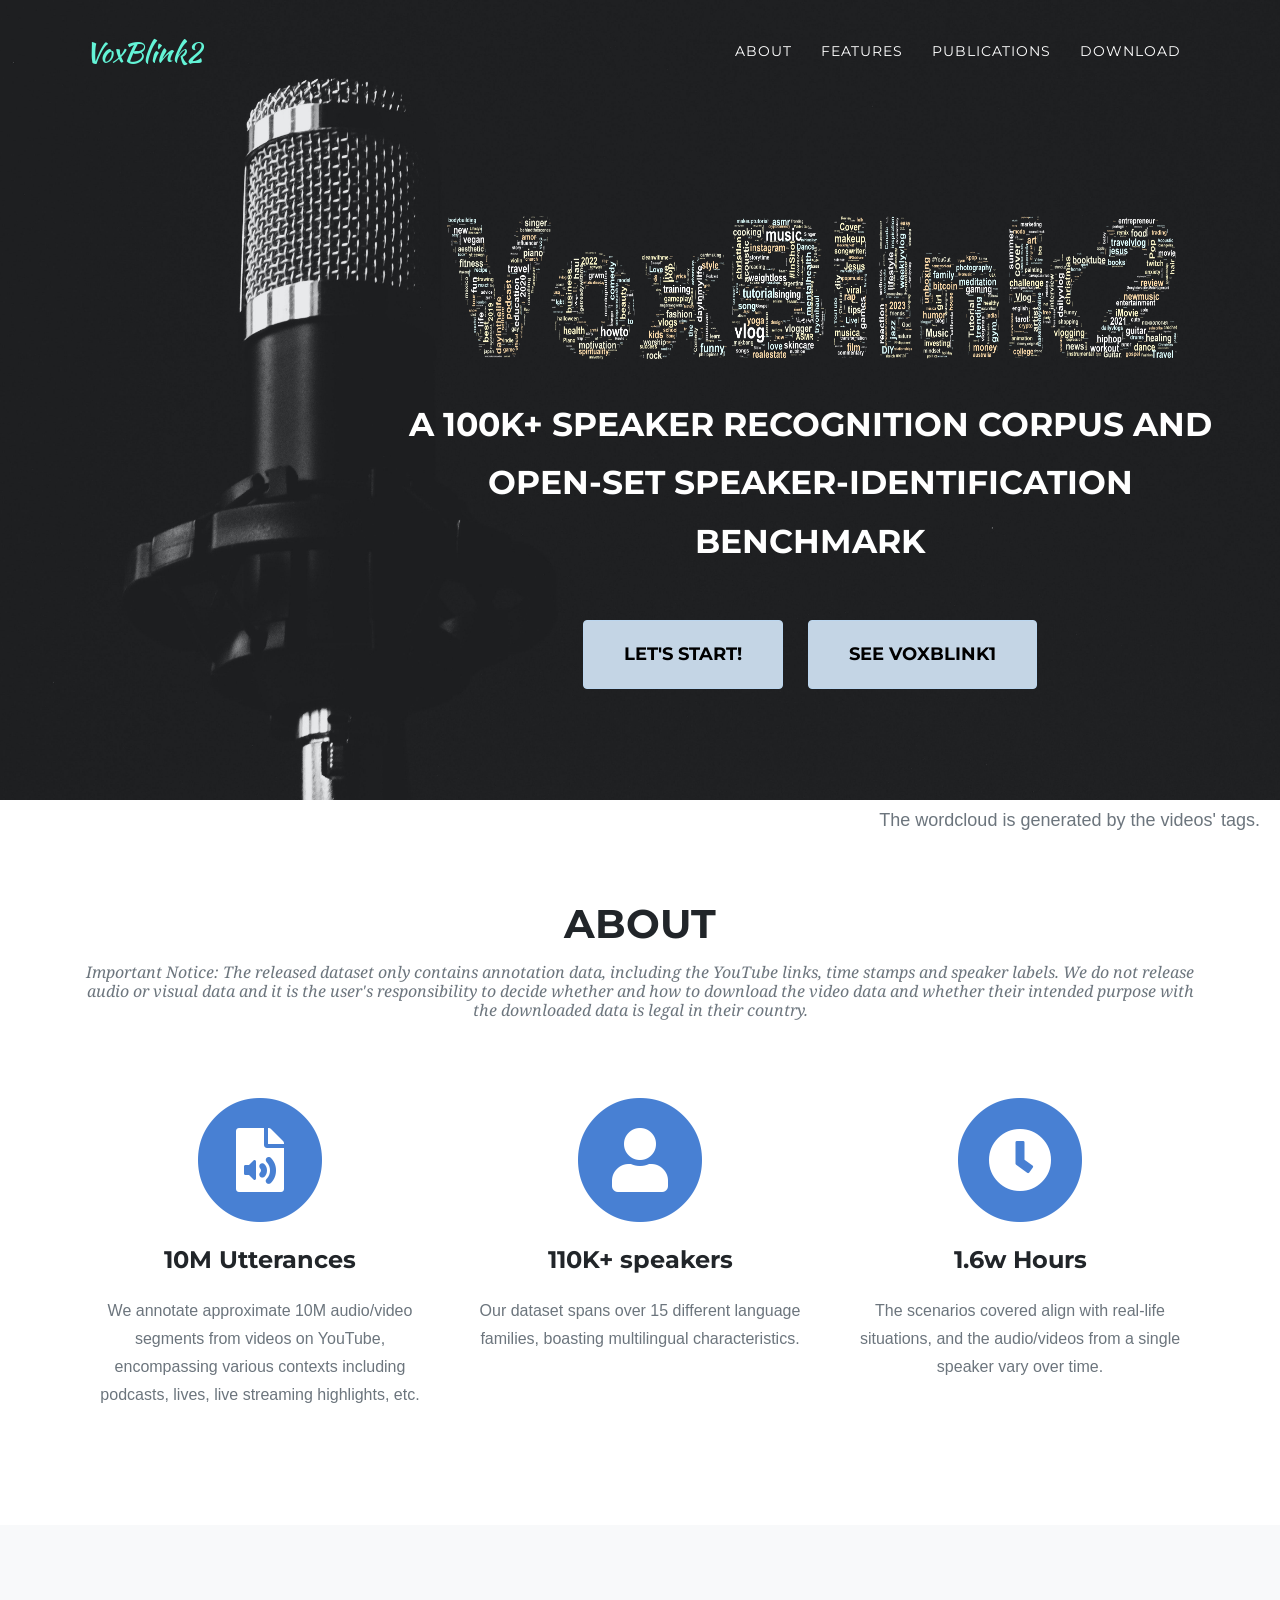
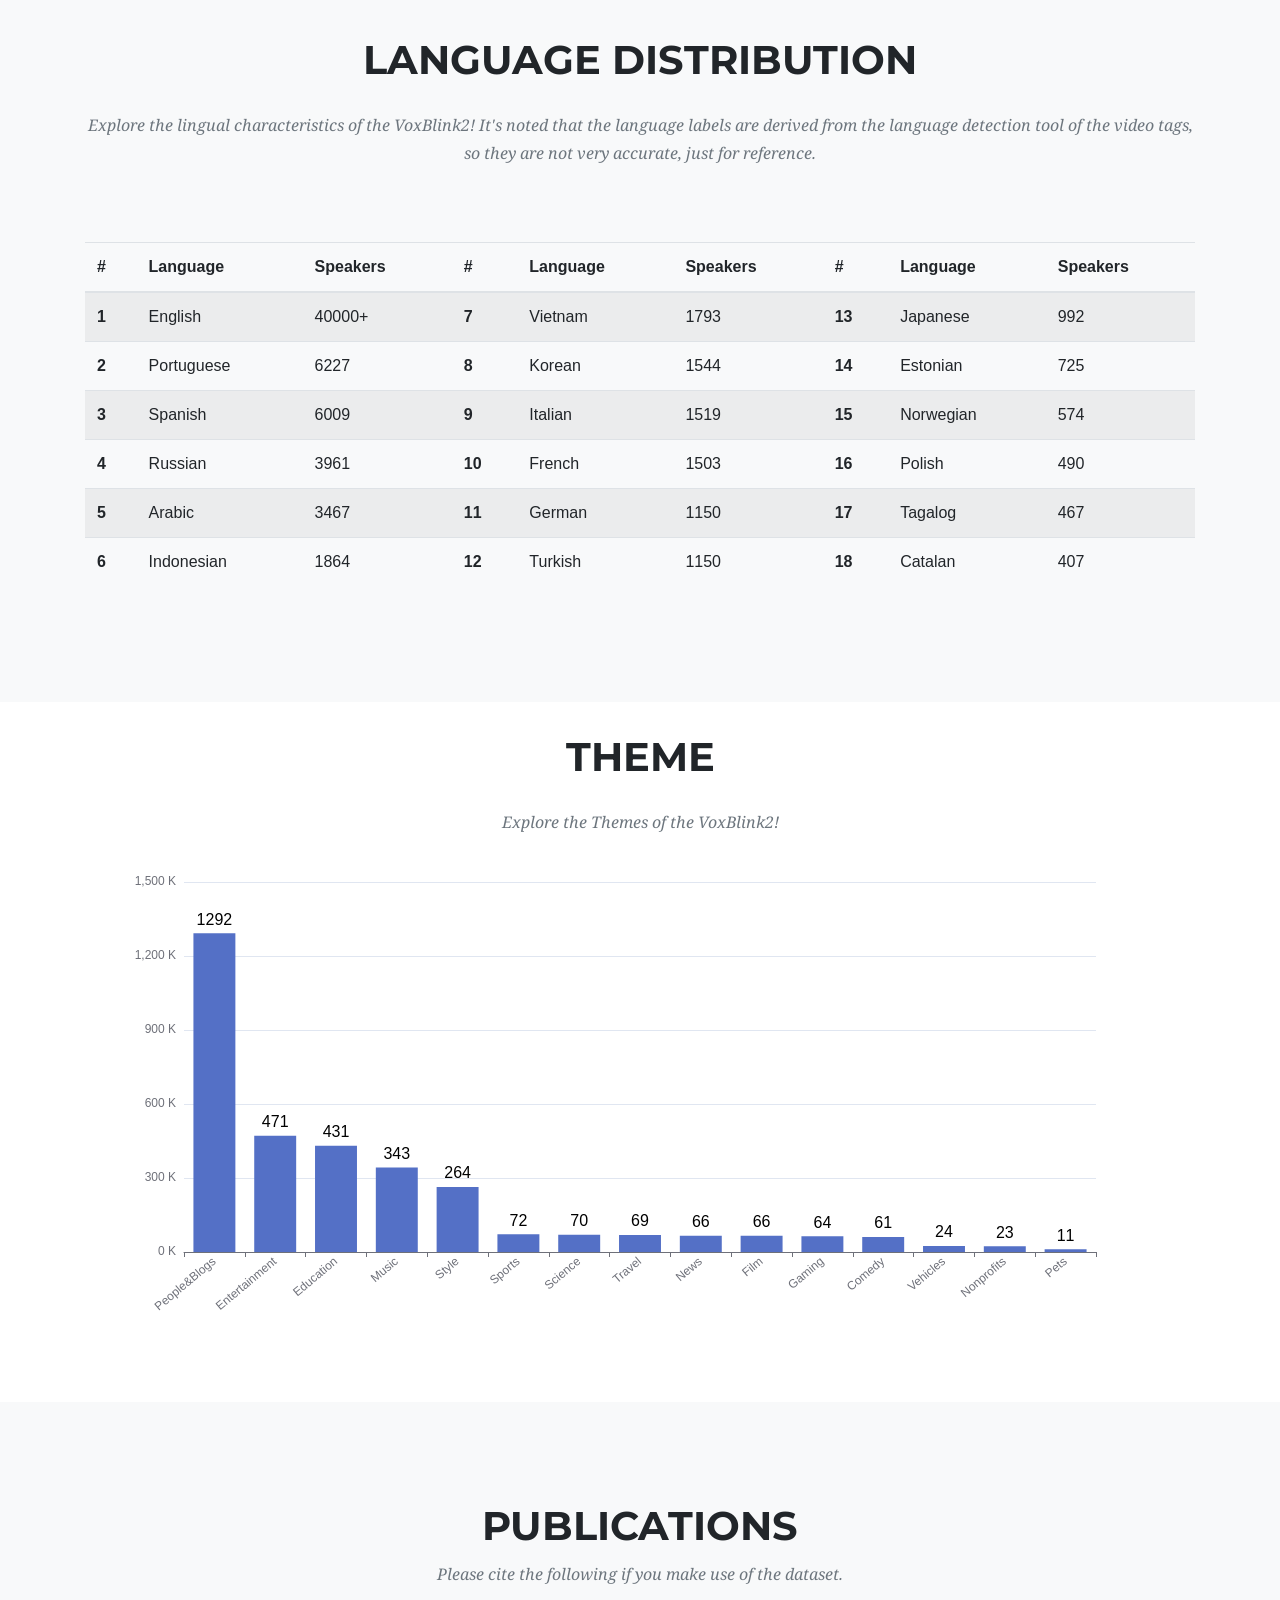
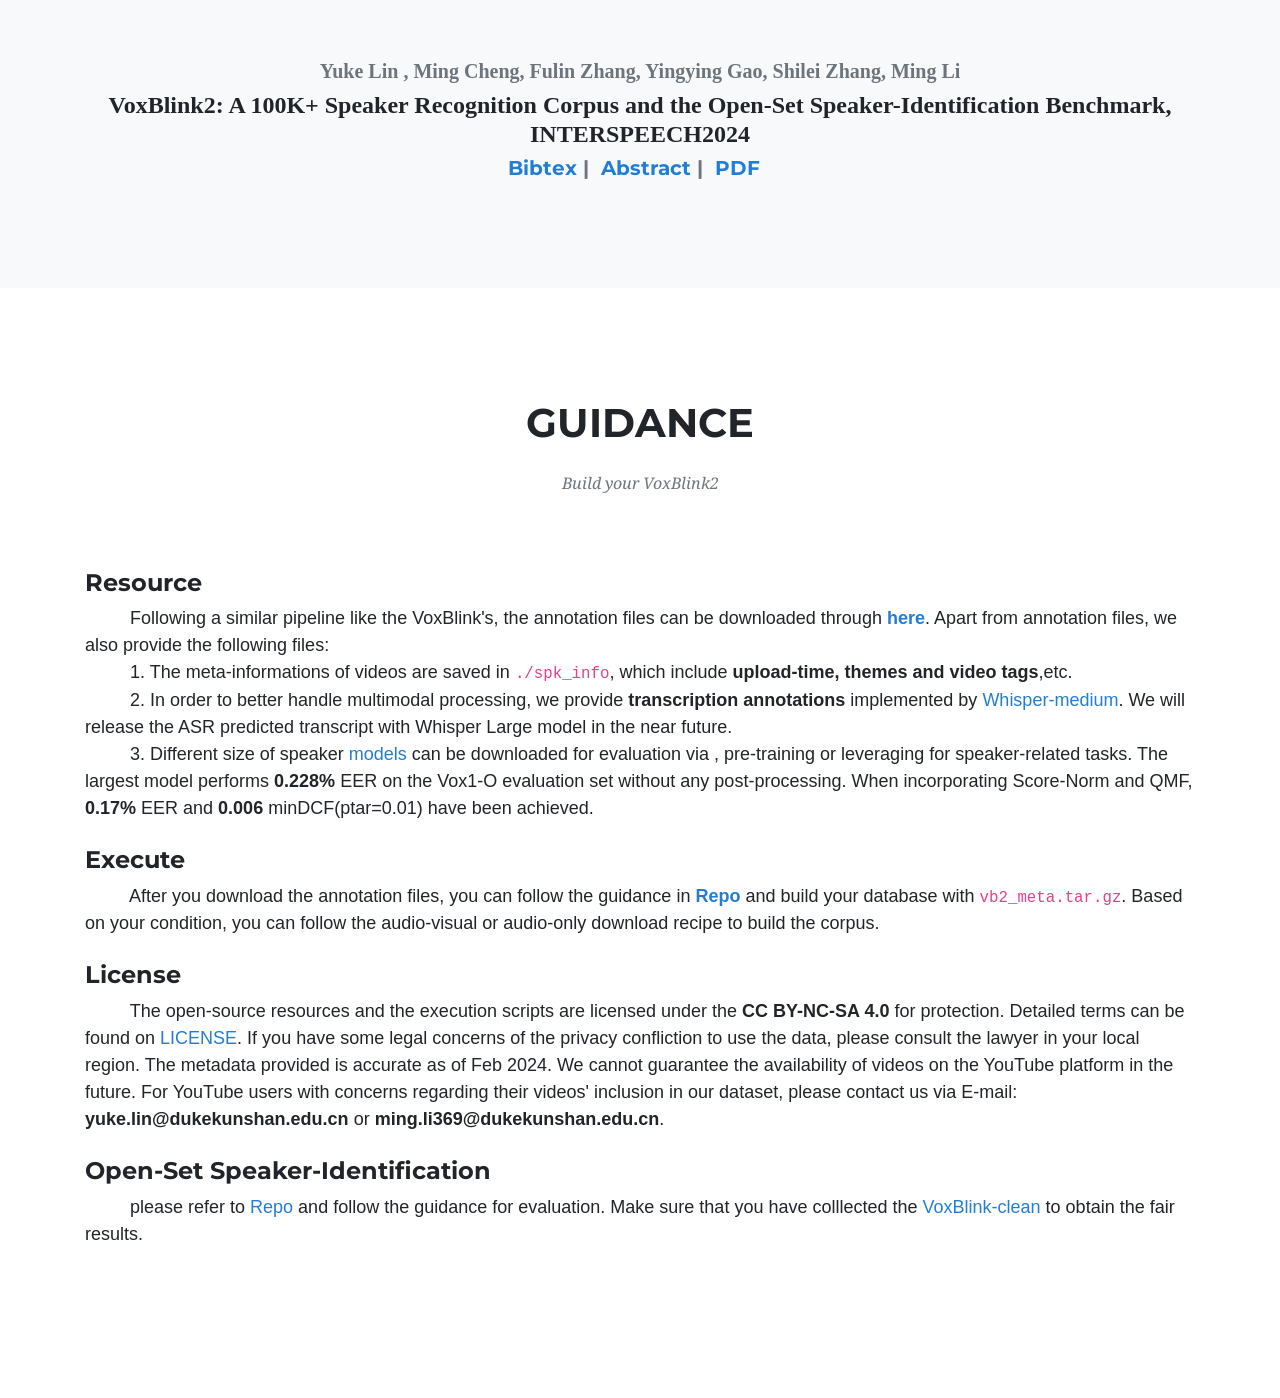
==== commit c8fb21b9: "feat: html" ====
--- a/index.html
+++ b/index.html
@@ -162,10 +162,9 @@
         </h2>
         <h3 class="section-subheading text-muted">
           <p>
-            Explore the lingual characteristics of the VoxBlink2! It's noted that 
-            the language labels are derived from the language detection tool of the 
-            video tags, so maybe they are not very accurate. Besides, there are actually some
-            missing tags of videos, so the lingual informations can not be predicted.
+            Explore the lingual characteristics of the VoxBlink2! 
+            It's noted that the language labels are derived from the language detection tool of the video tags, 
+            so they are not very accurate, just for reference. 
           </p>
         </h3>
       </div>
@@ -491,10 +490,12 @@
           <br>
           &nbsp;&nbsp;&nbsp;&nbsp;&nbsp;&nbsp;&nbsp;&nbsp;
           2. In order to better handle multimodal processing, we provide <strong>transcription annotations</strong> implemented by <a href="https://github.com/openai/whisper">Whisper-medium</a>. 
+          We will release the ASR predicted transcript with Whisper Large model in the near future.
           <br>
           &nbsp;&nbsp;&nbsp;&nbsp;&nbsp;&nbsp;&nbsp;&nbsp;
-          3. Different size of speaker models can be downloaded for evaluation, pre-training or leveraging for speaker-related tasks.
-          The largest model performs <strong>0.228%</strong> EER on the Vox1-O evaluation set without any post-processing.
+          3. Different size of speaker <a href="https://drive.google.com/drive/folders/19uUmlnSjmFhffO7vHXO7upZJI77OOmrP">models</a> can be downloaded for evaluation via , pre-training or leveraging for speaker-related tasks.
+          The largest model performs <strong>0.228%</strong> EER on the Vox1-O evaluation set without any post-processing. 
+          When incorporating Score-Norm and QMF, <strong>0.17%</strong> EER and <strong>0.006</strong> minDCF(ptar=0.01) have been achieved.
           <br>
         </div>
       </div>
@@ -802,9 +803,9 @@
 <!--     -->
     <div class="row align-items-center">
       <div class="col-md-4">
-        <span class="copyright"
-          >Copyright &copy; DKU and CMCC</span
-        >
+        <!-- <span class="copyright"
+          >Copyright &copy; DKU</span
+        > -->
       </div>
       
       <!-- Legal -->
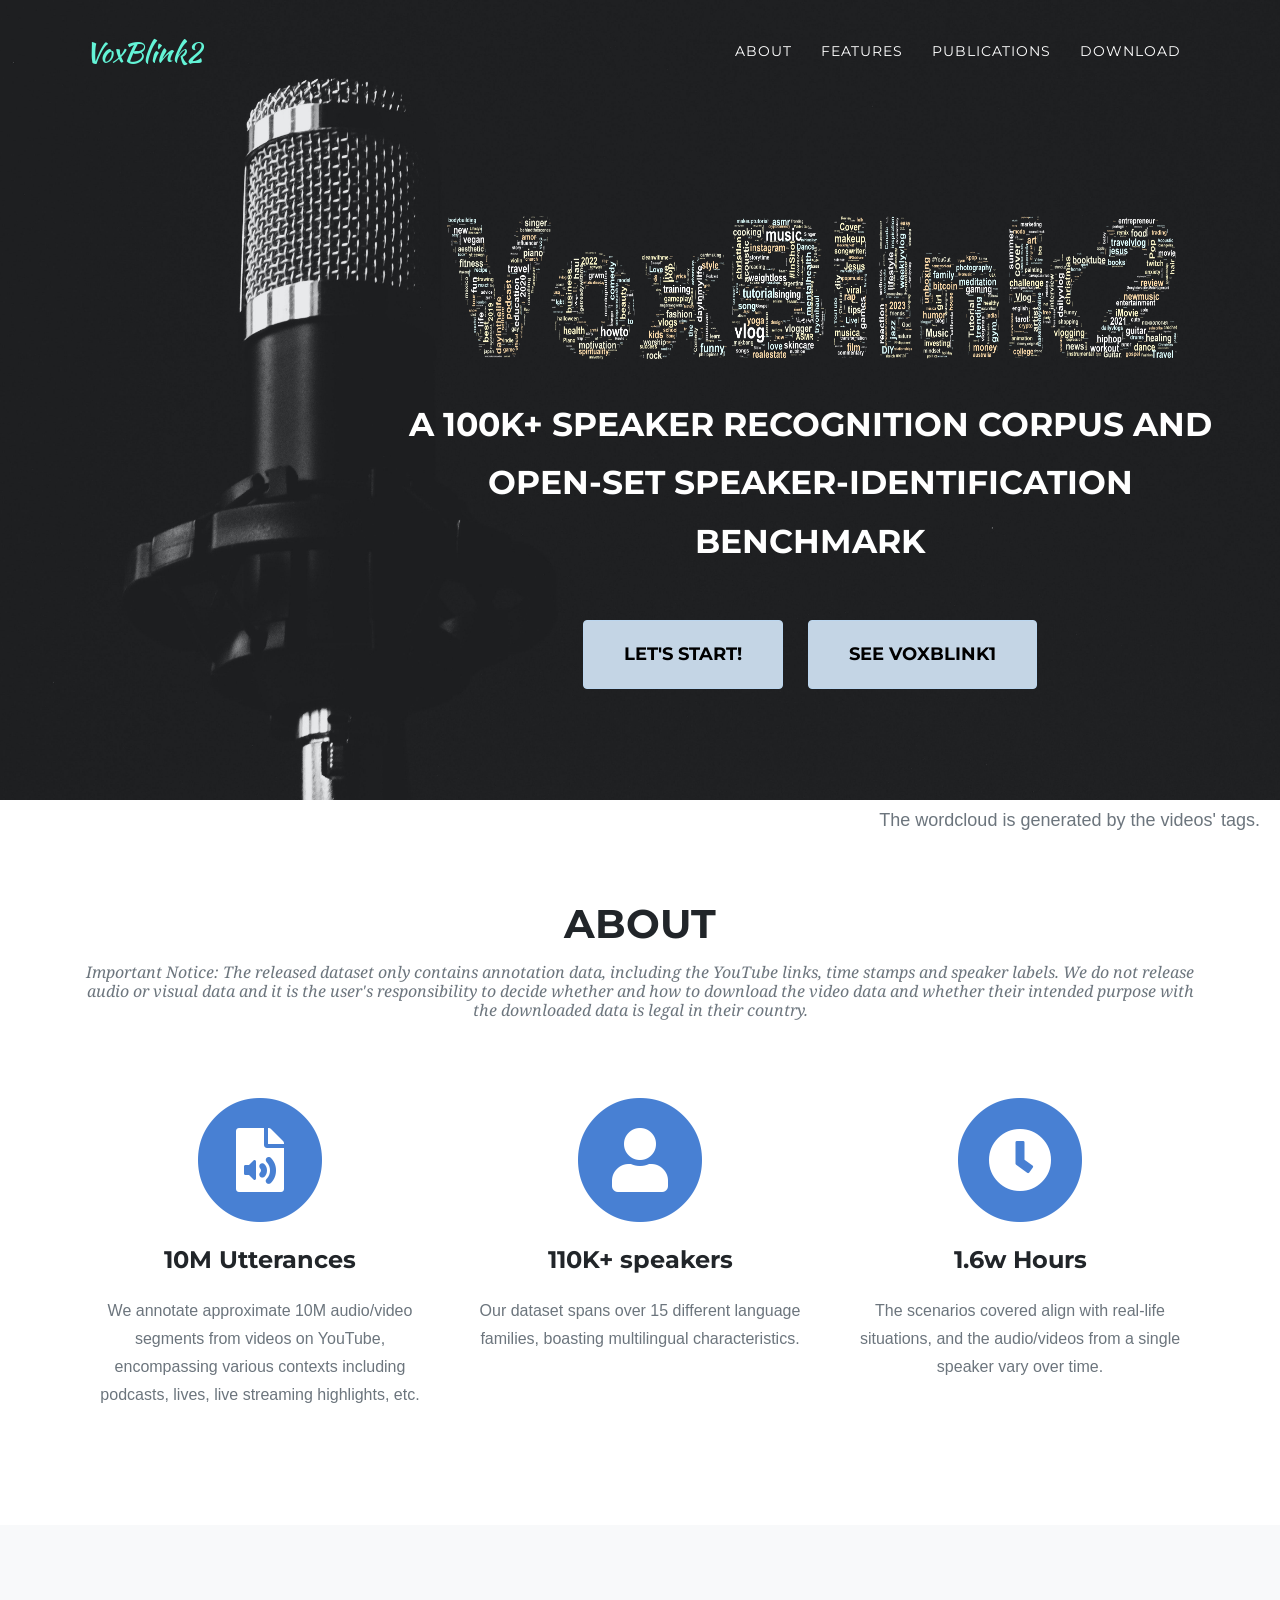
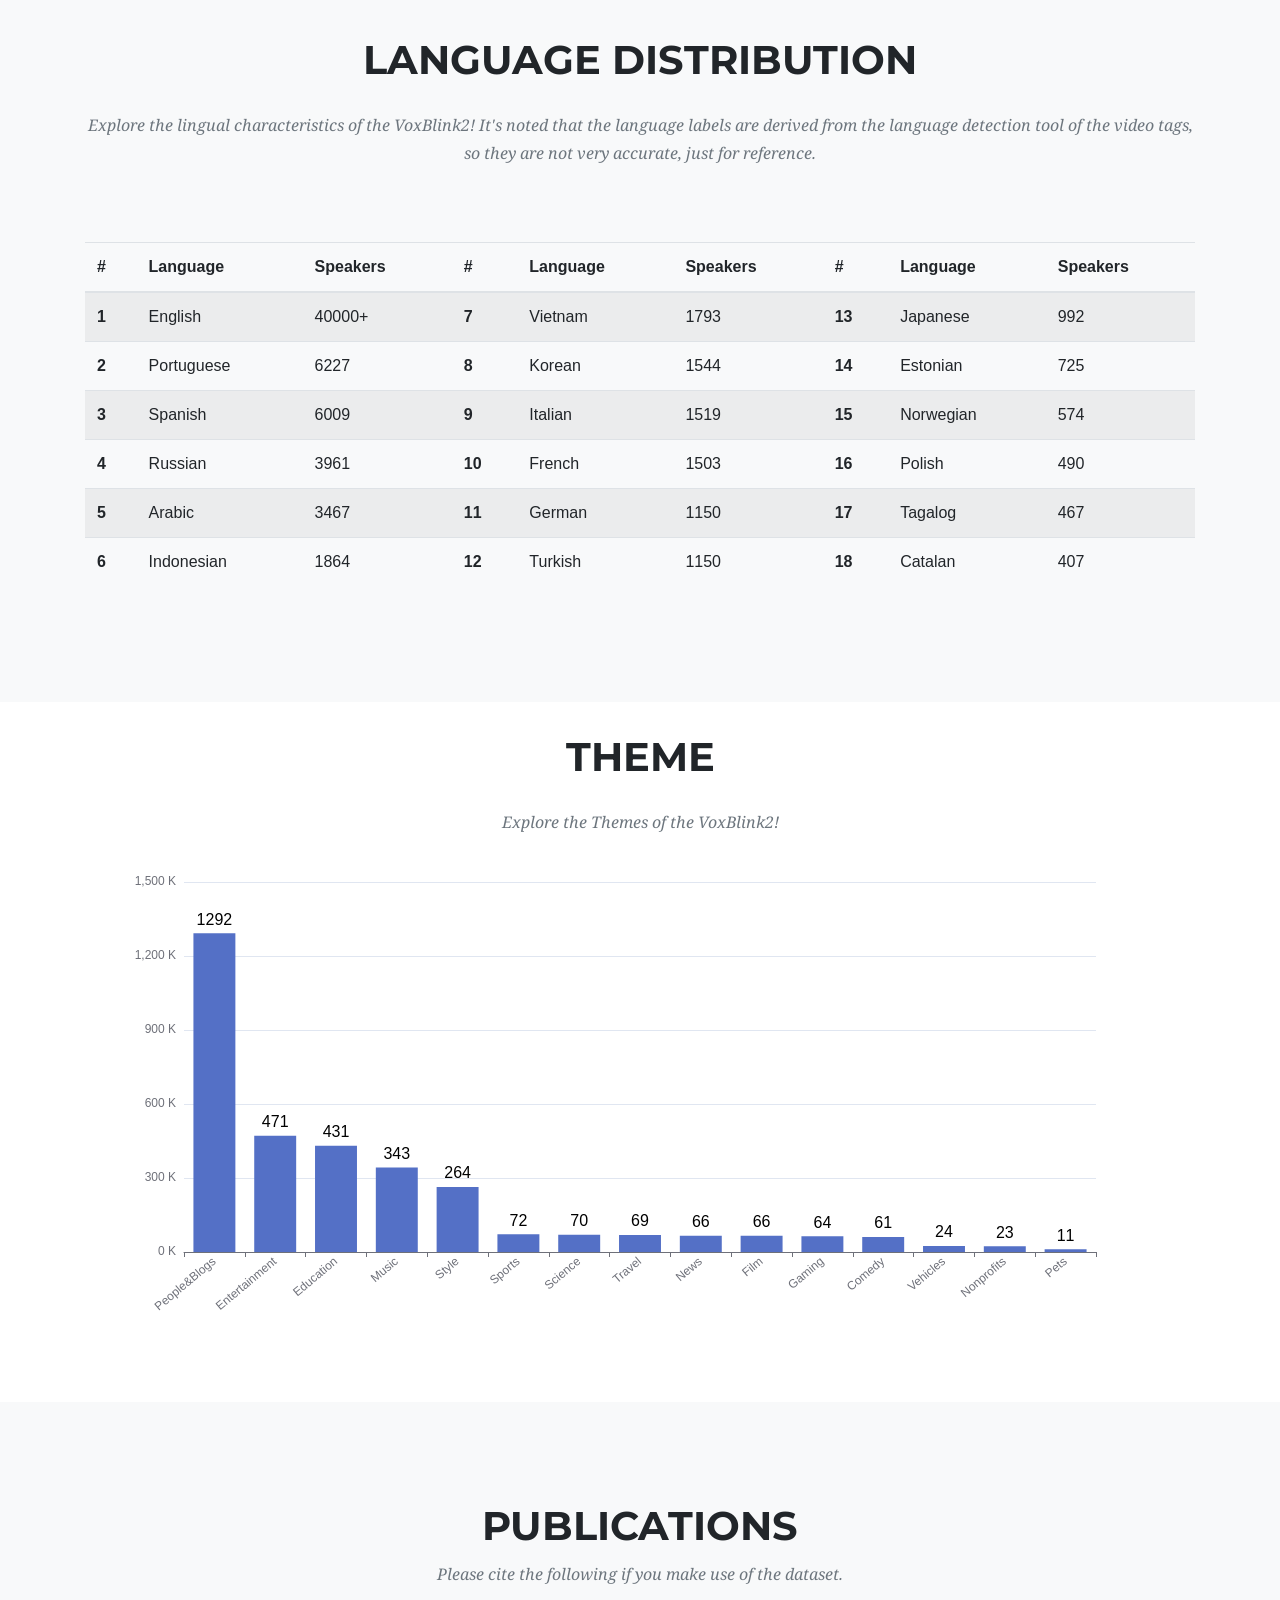
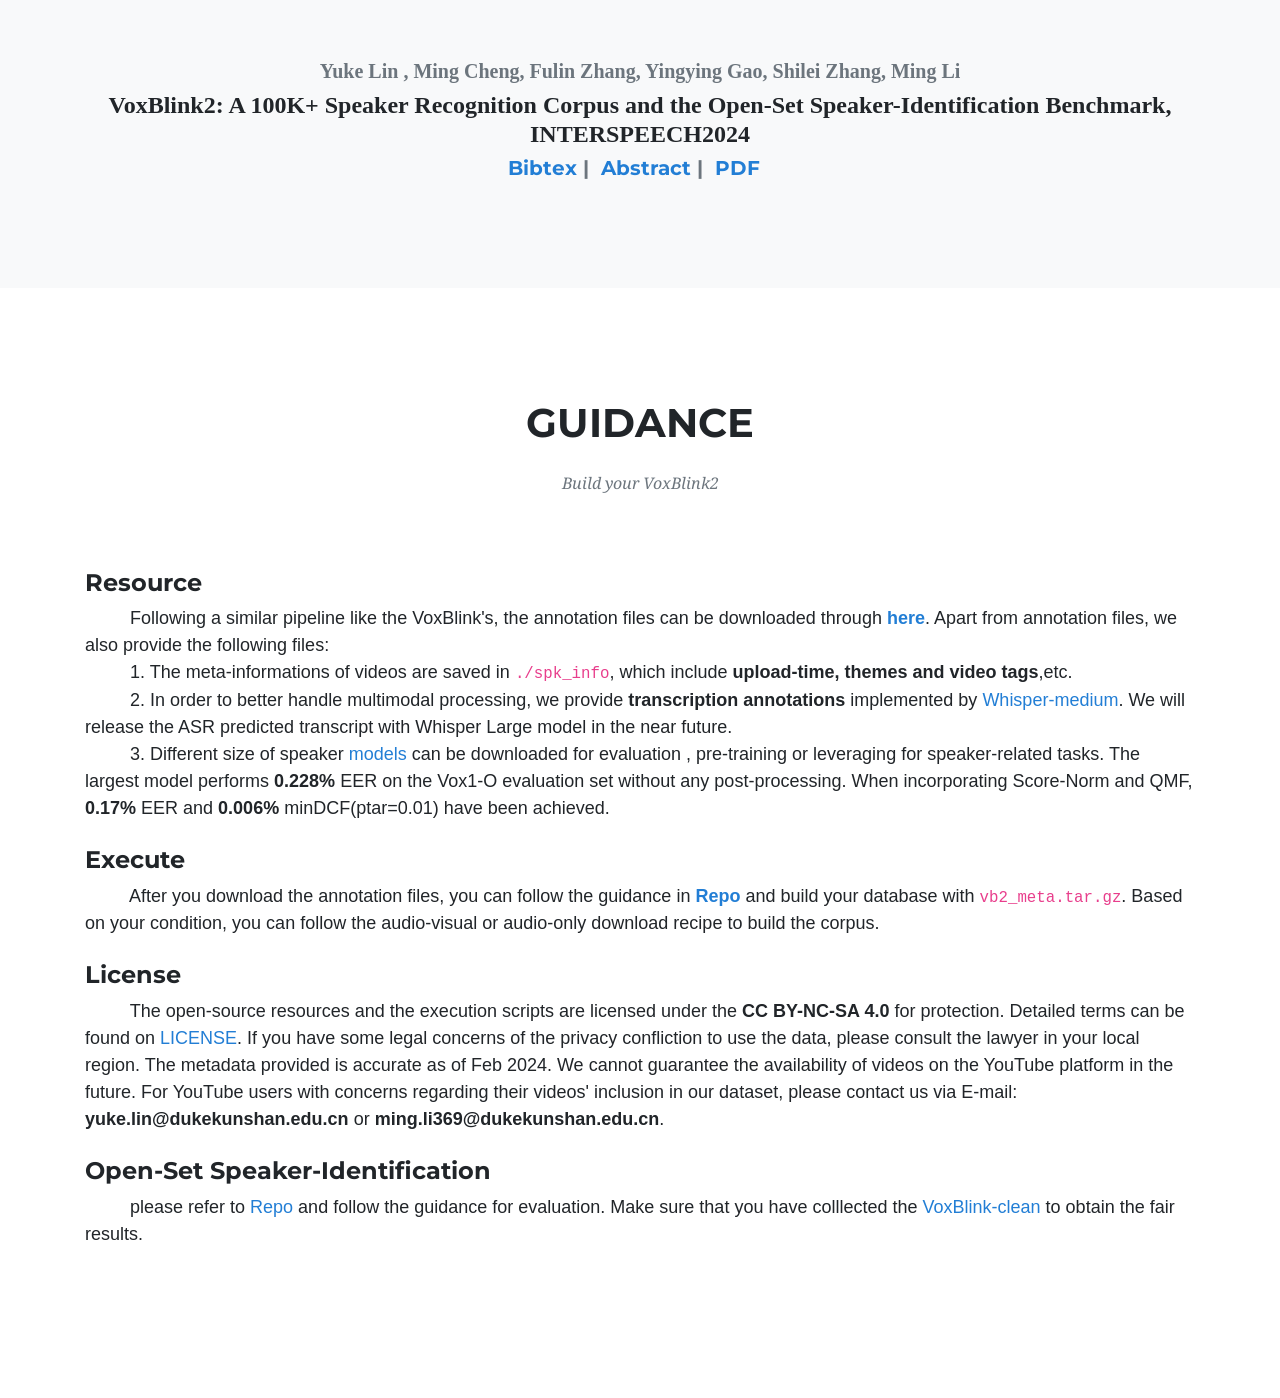
==== commit 486a4114: "feat:html" ====
--- a/index.html
+++ b/index.html
@@ -493,9 +493,9 @@
           We will release the ASR predicted transcript with Whisper Large model in the near future.
           <br>
           &nbsp;&nbsp;&nbsp;&nbsp;&nbsp;&nbsp;&nbsp;&nbsp;
-          3. Different size of speaker <a href="https://drive.google.com/drive/folders/19uUmlnSjmFhffO7vHXO7upZJI77OOmrP">models</a> can be downloaded for evaluation via , pre-training or leveraging for speaker-related tasks.
+          3. Different size of speaker <a href="https://drive.google.com/drive/folders/19uUmlnSjmFhffO7vHXO7upZJI77OOmrP">models</a> can be downloaded for evaluation , pre-training or leveraging for speaker-related tasks.
           The largest model performs <strong>0.228%</strong> EER on the Vox1-O evaluation set without any post-processing. 
-          When incorporating Score-Norm and QMF, <strong>0.17%</strong> EER and <strong>0.006</strong> minDCF(ptar=0.01) have been achieved.
+          When incorporating Score-Norm and QMF, <strong>0.17%</strong> EER and <strong>0.006%</strong> minDCF(ptar=0.01) have been achieved.
           <br>
         </div>
       </div>
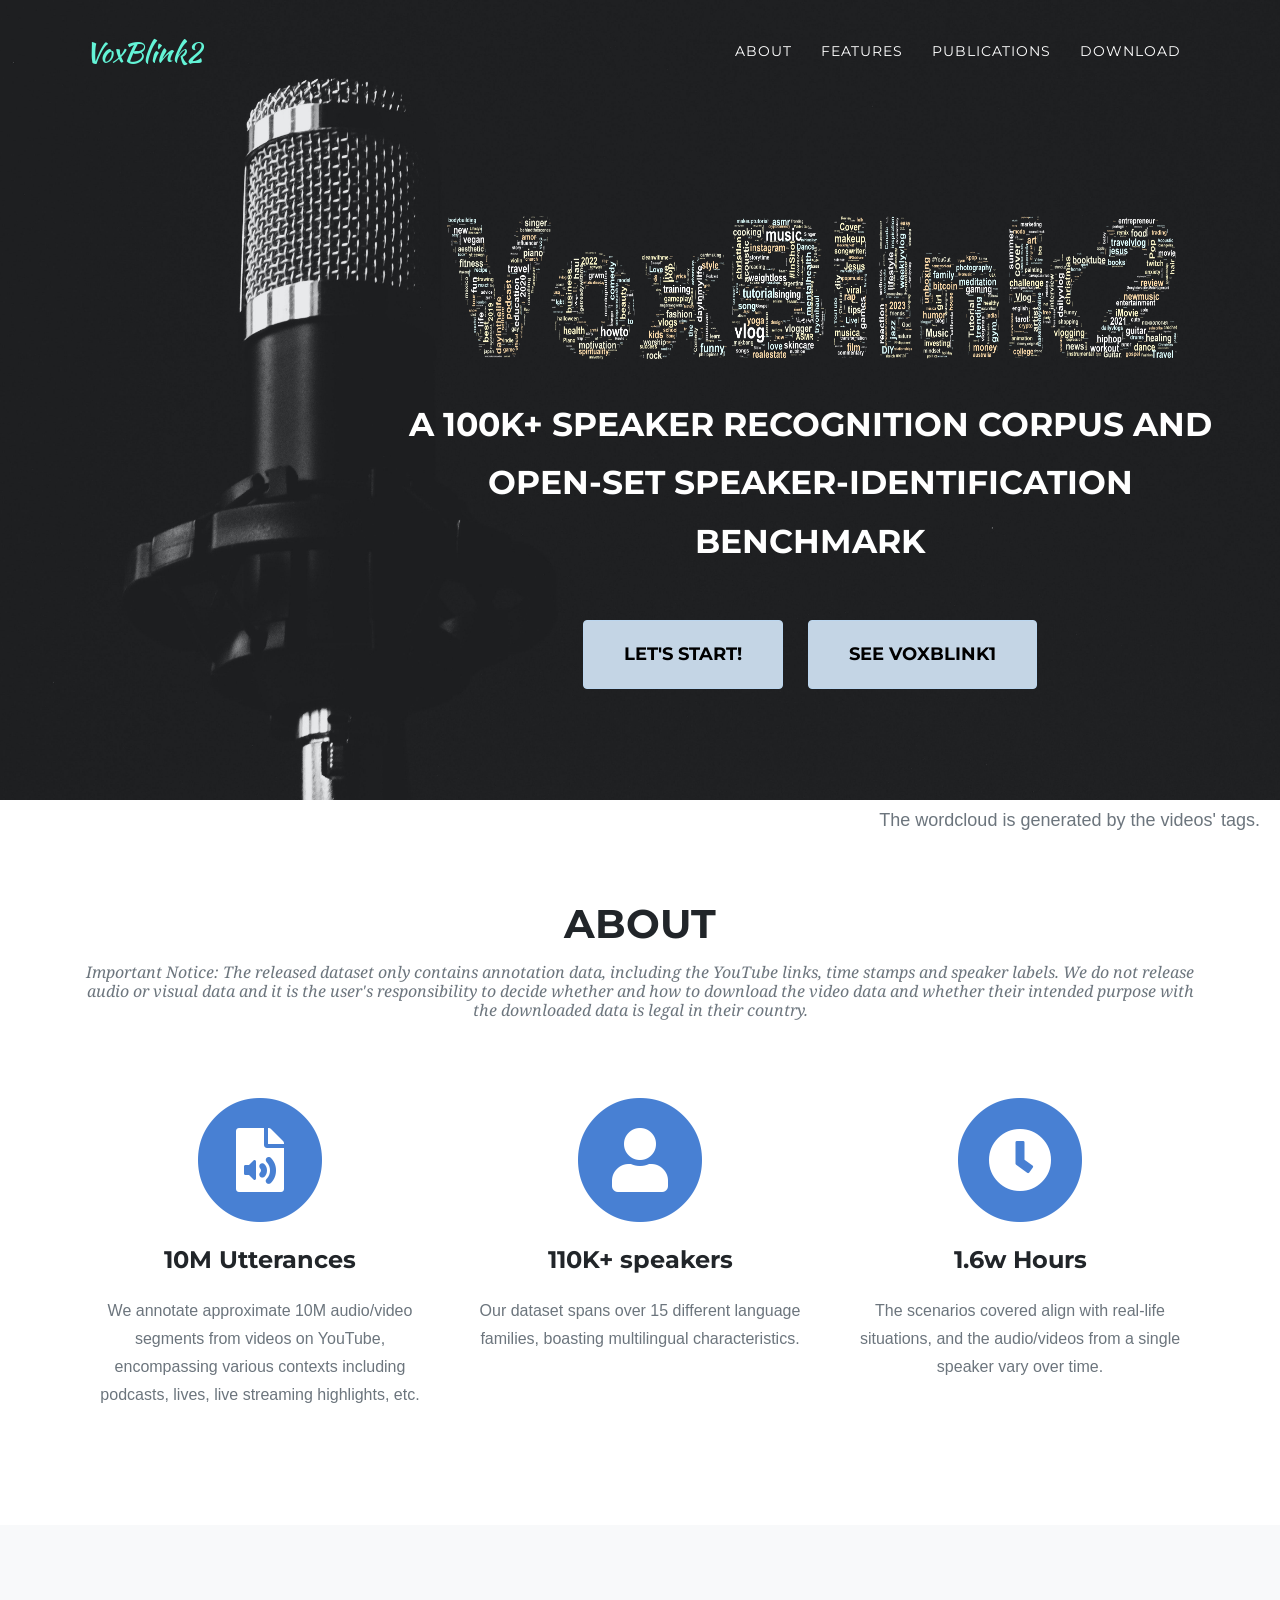
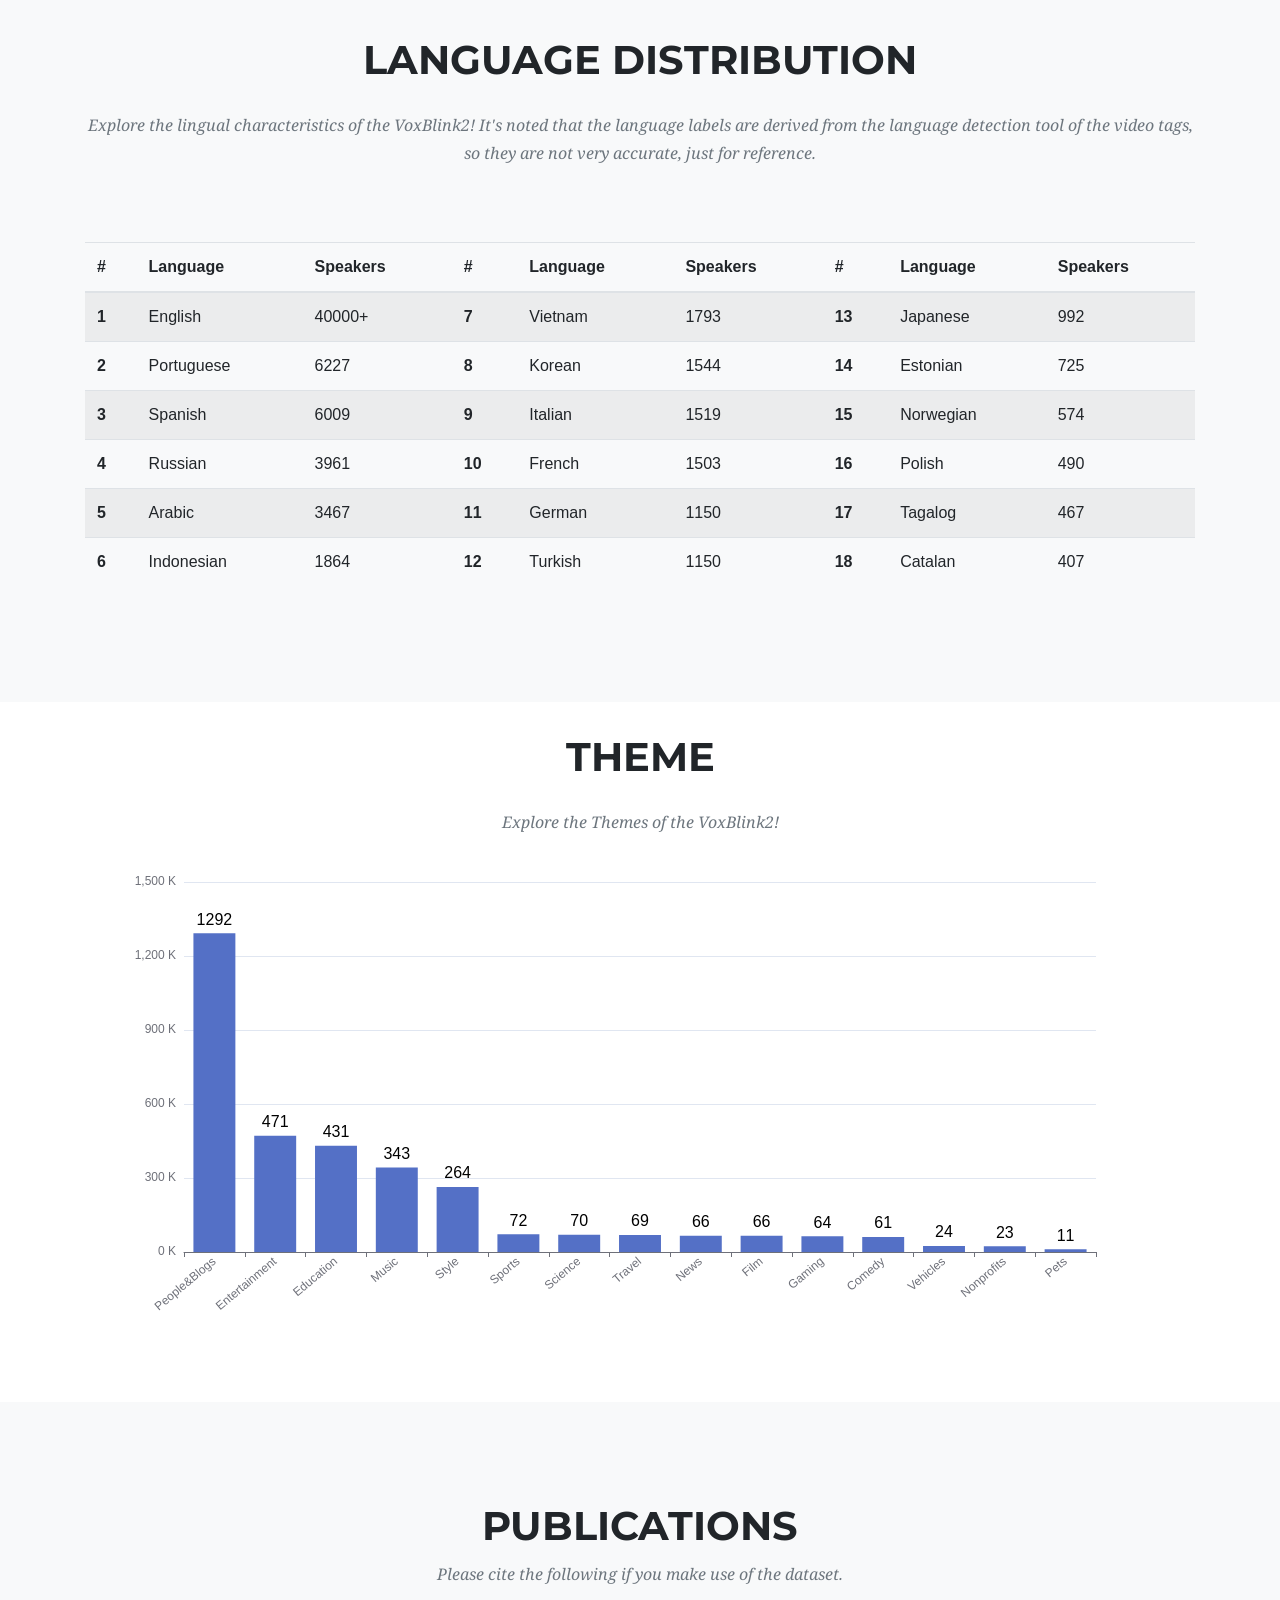
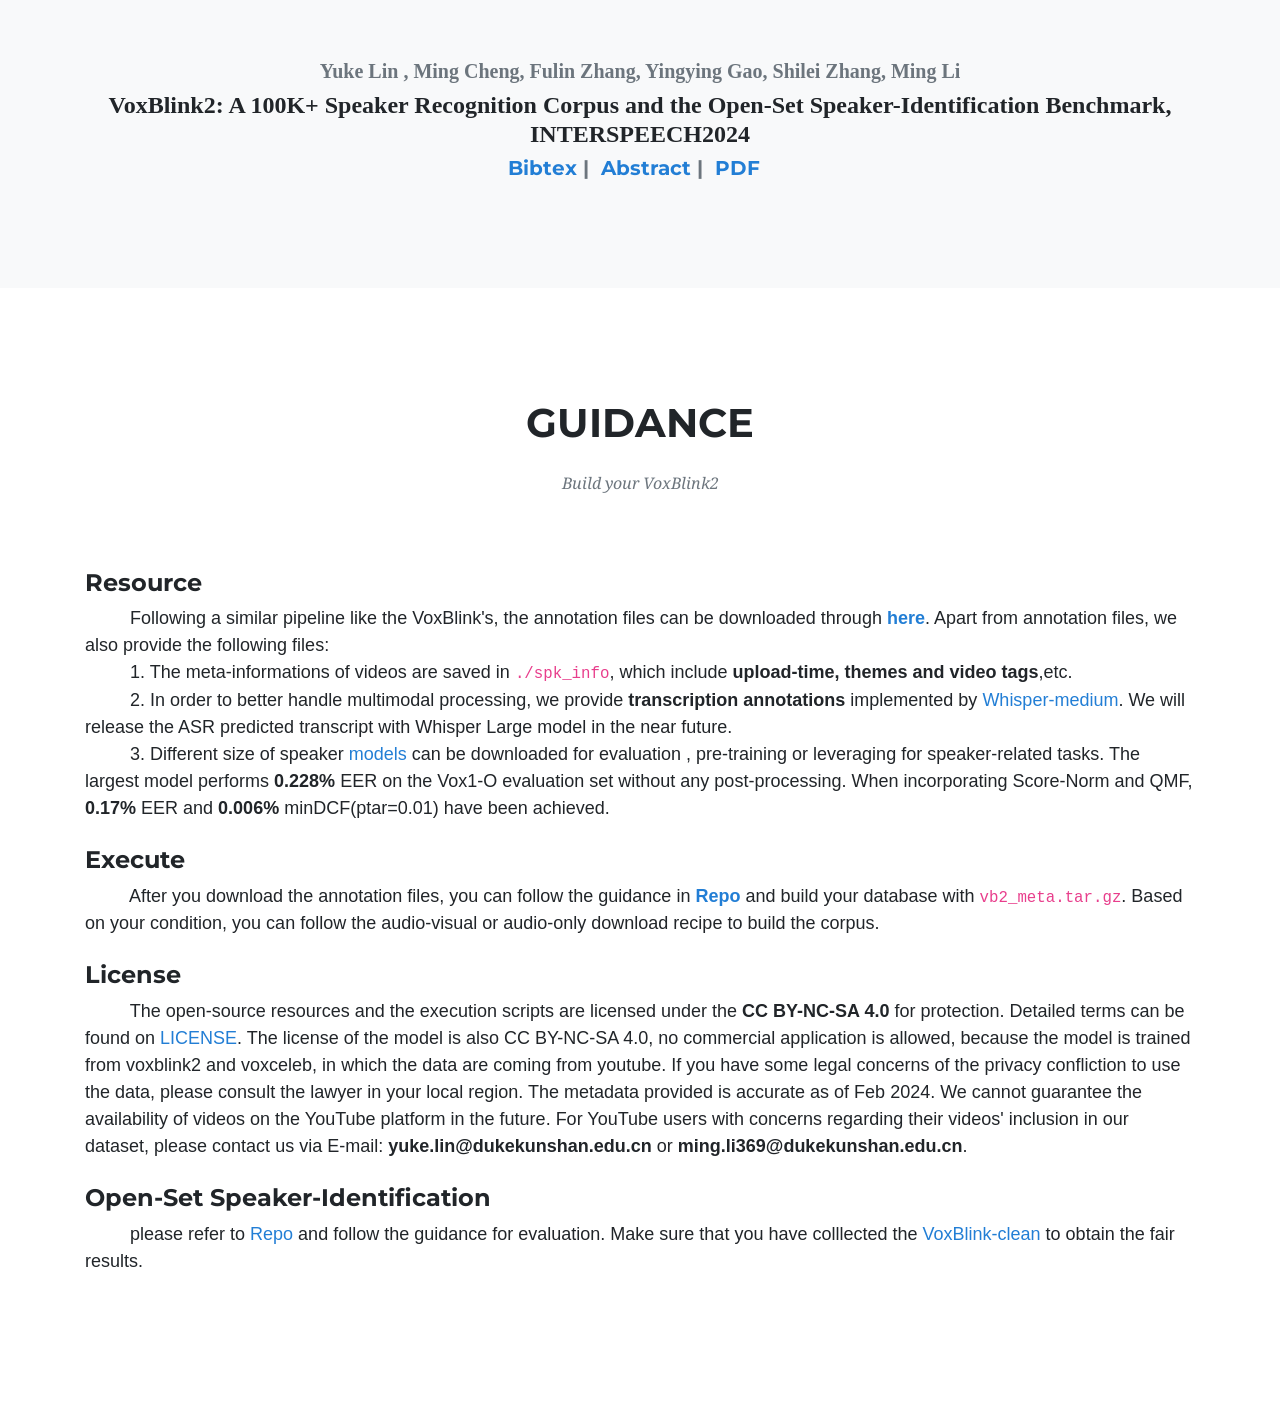
==== commit 43e52930: "fix: license" ====
--- a/index.html
+++ b/index.html
@@ -354,7 +354,7 @@
           <h5>
             <a href="" class="portfolio-link" data-toggle="modal">Bibtex</a>&nbsp;|&nbsp;
             <a href="#p8" class="portfolio-link" data-toggle="modal">Abstract</a>&nbsp;|&nbsp;
-            <a href="">PDF</a>&nbsp;&nbsp;
+            <a href="https://arxiv.org/abs/2407.11510">PDF</a>&nbsp;&nbsp;
           </h5>
         </div>
       </div>
@@ -526,6 +526,7 @@
           The open-source resources and the execution scripts are 
           licensed under the <strong>CC BY-NC-SA 4.0</strong> for protection.
           Detailed terms can be found on <a href="https://github.com/VoxBlink2/ScriptsForVoxBlink2/blob/main/LICENSE">LICENSE</a>. 
+          The license of the model is also CC BY-NC-SA 4.0, no commercial application is allowed, because the model is trained from voxblink2 and voxceleb, in which the data are coming from youtube.
           If you have some legal concerns of the privacy confliction to use the data, 
           please consult the lawyer in your local region. 
           
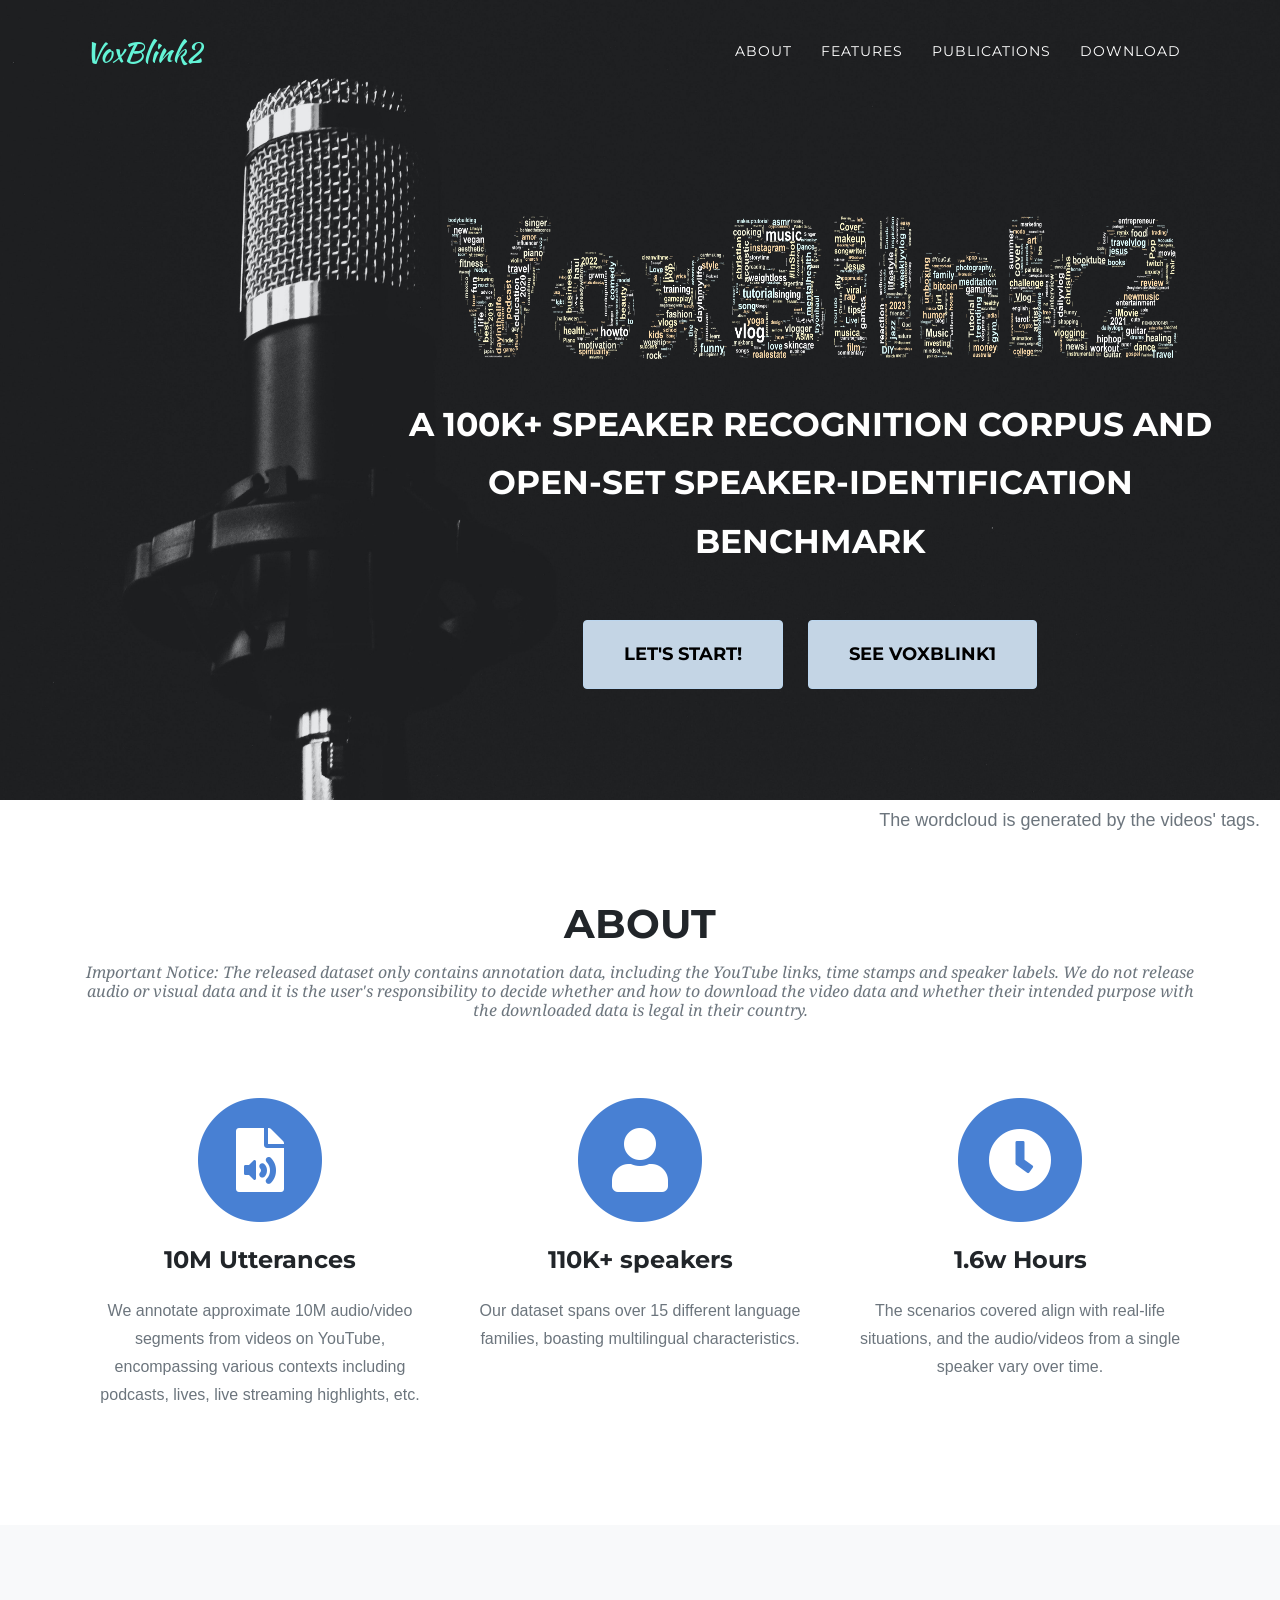
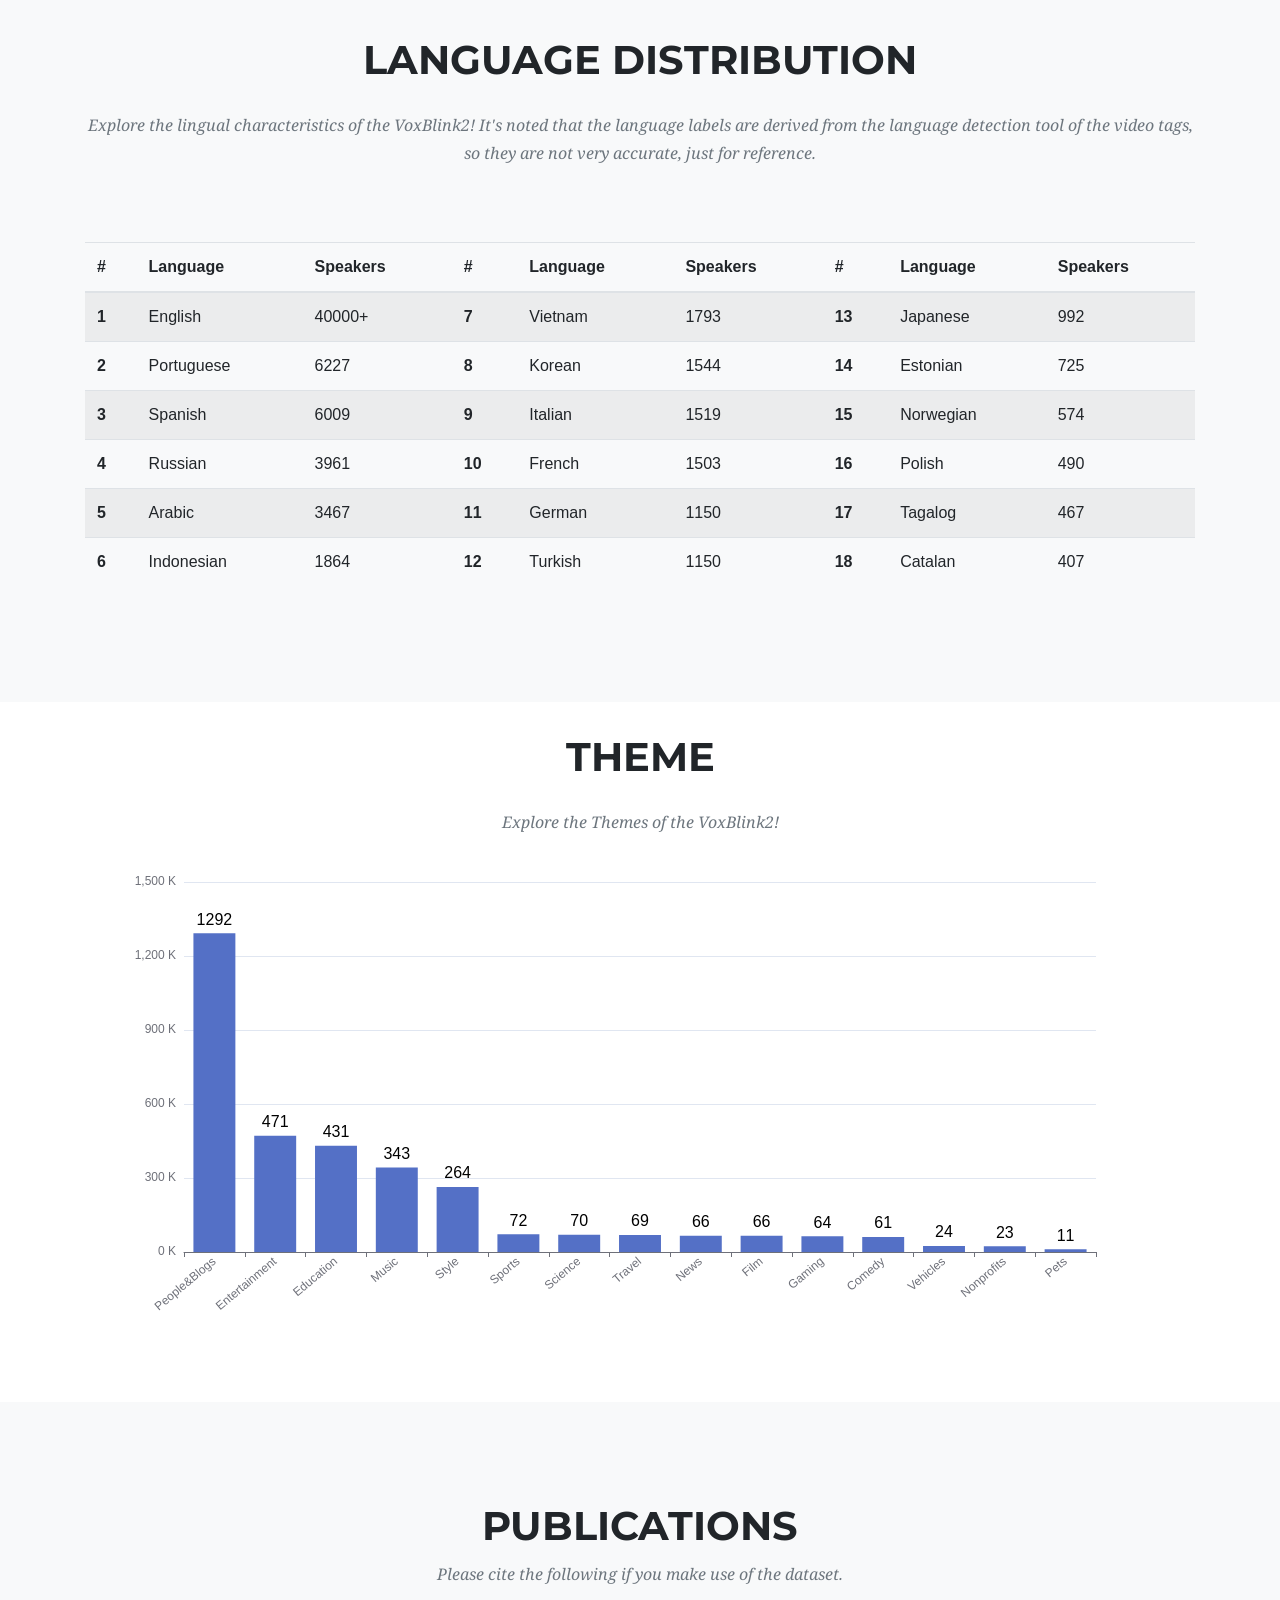
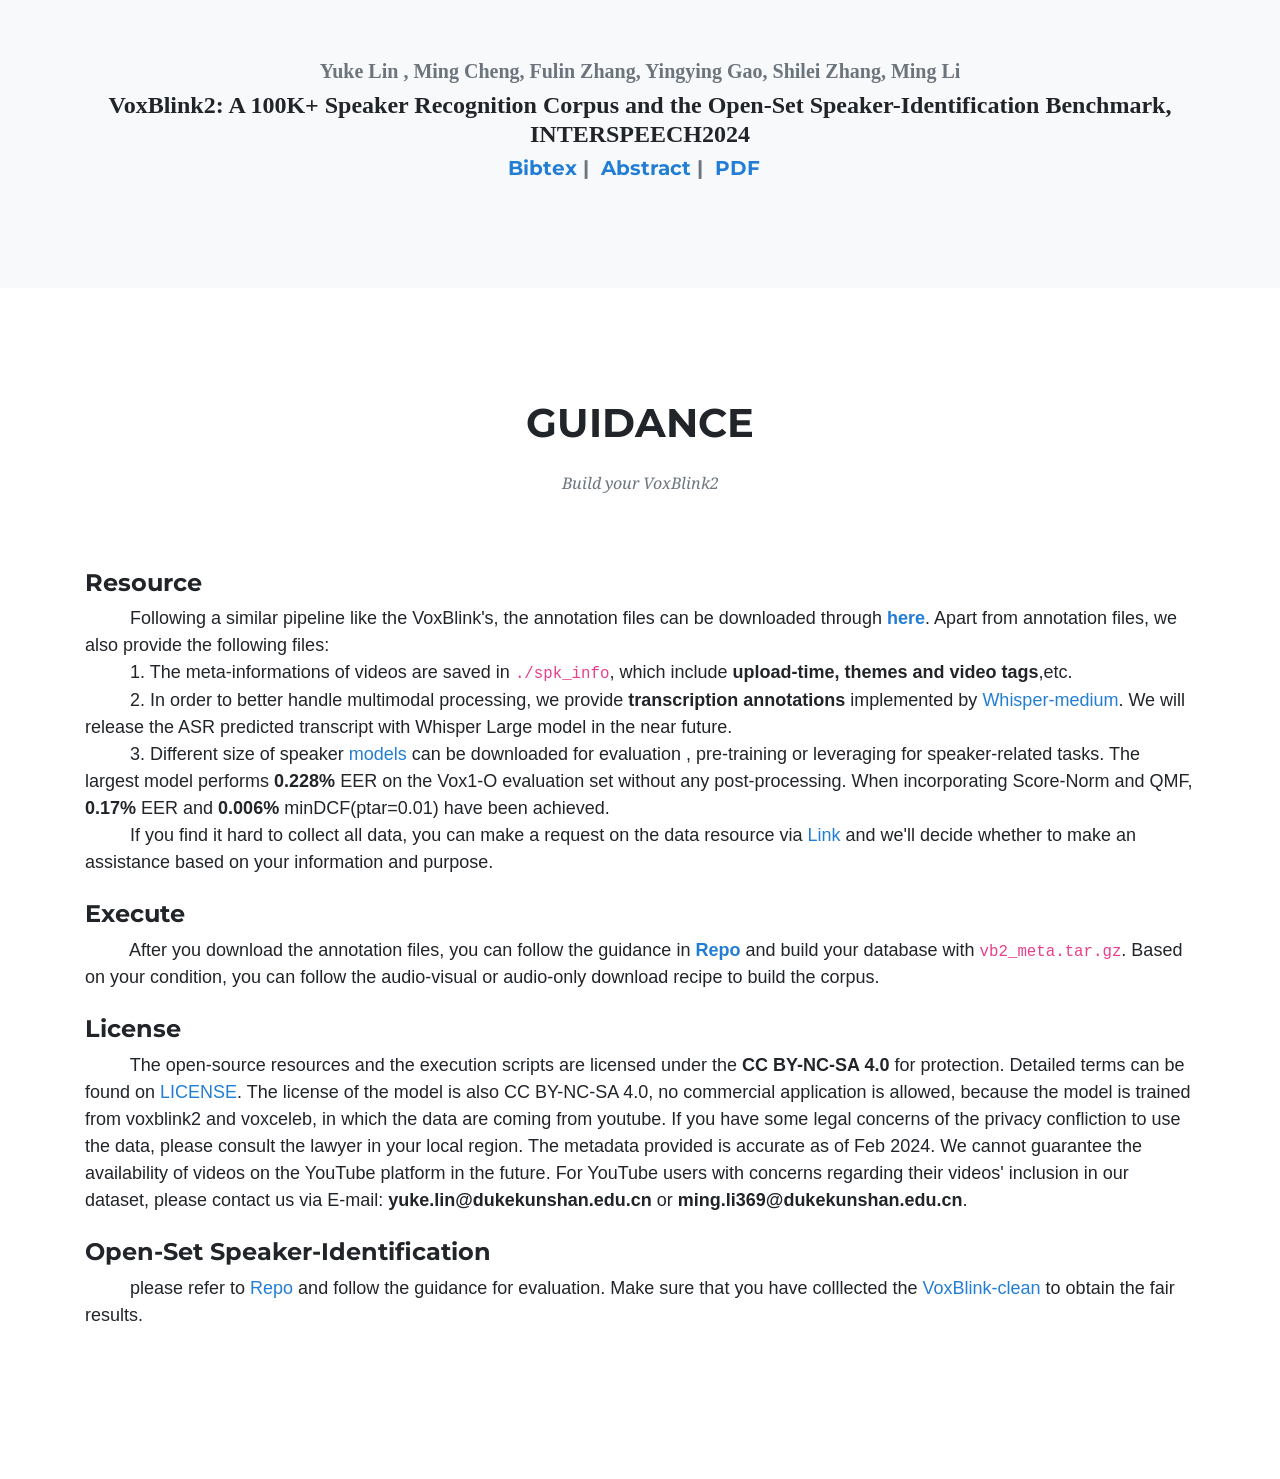
==== commit e0ab396c: "fix: add" ====
--- a/index.html
+++ b/index.html
@@ -497,6 +497,9 @@
           The largest model performs <strong>0.228%</strong> EER on the Vox1-O evaluation set without any post-processing. 
           When incorporating Score-Norm and QMF, <strong>0.17%</strong> EER and <strong>0.006%</strong> minDCF(ptar=0.01) have been achieved.
           <br>
+          &nbsp;&nbsp;&nbsp;&nbsp;&nbsp;&nbsp;&nbsp;&nbsp;
+          If you find it hard to collect all data, you can make a request on the data resource via <a href="https://docs.google.com/forms/d/e/1FAIpQLSdpQ67o3VjC_B6BGCicnf5gjLnQ2YxLgxIZCyyfYVoj8cniUQ/viewform">Link</a> and 
+          we'll decide whether to make an assistance based on your information and purpose.
         </div>
       </div>
       <br>
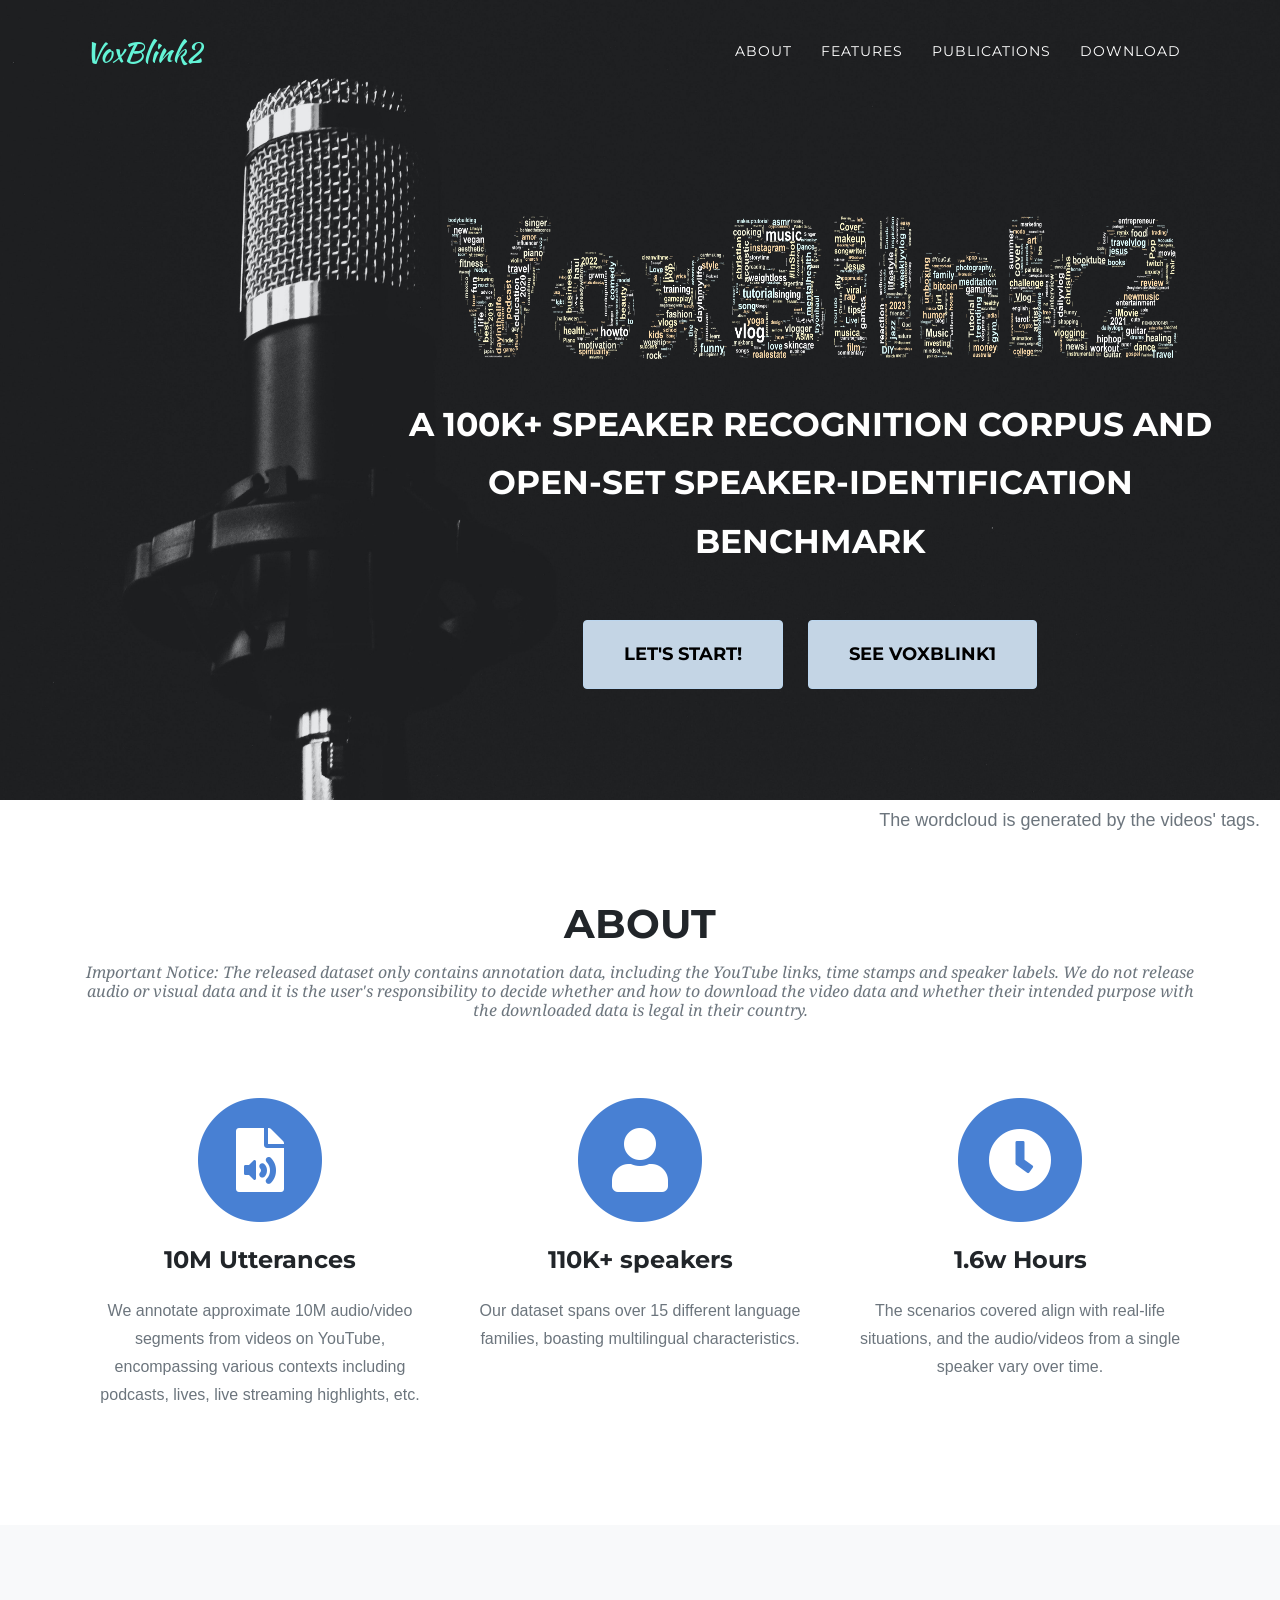
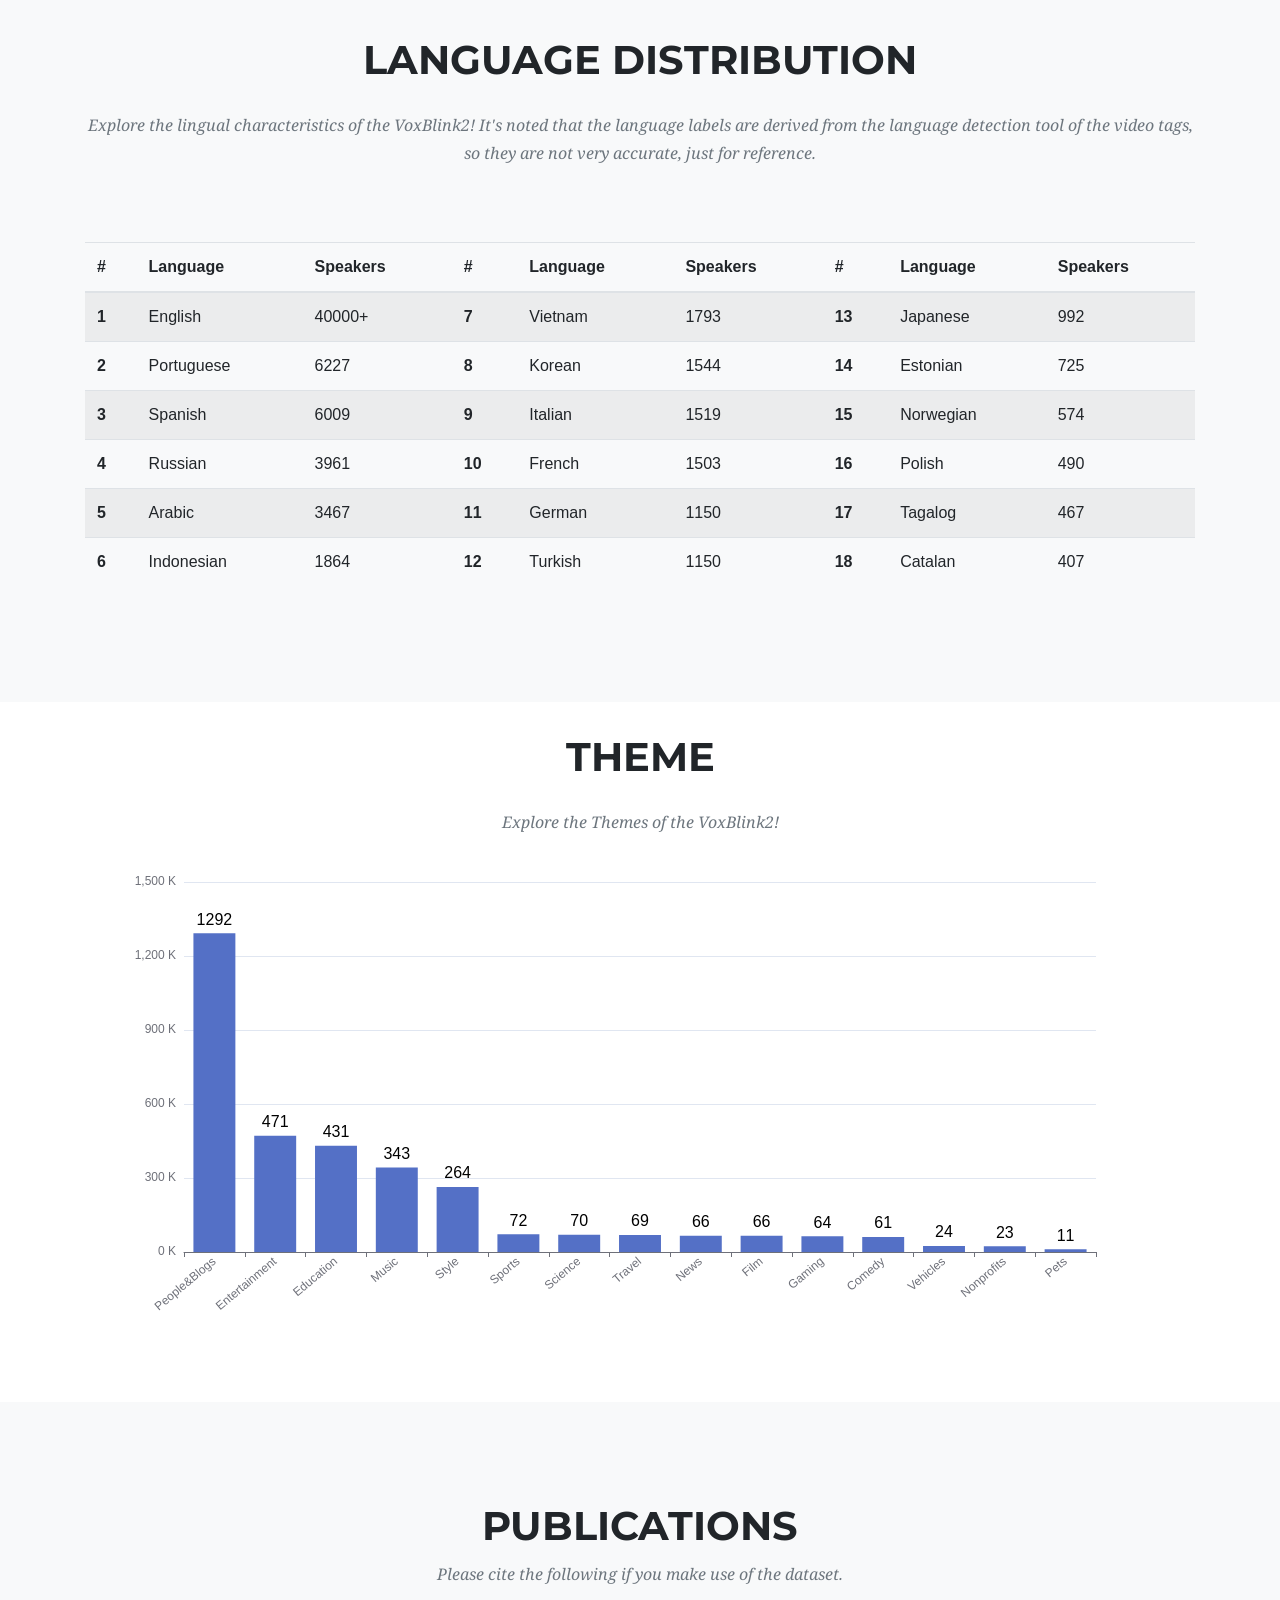
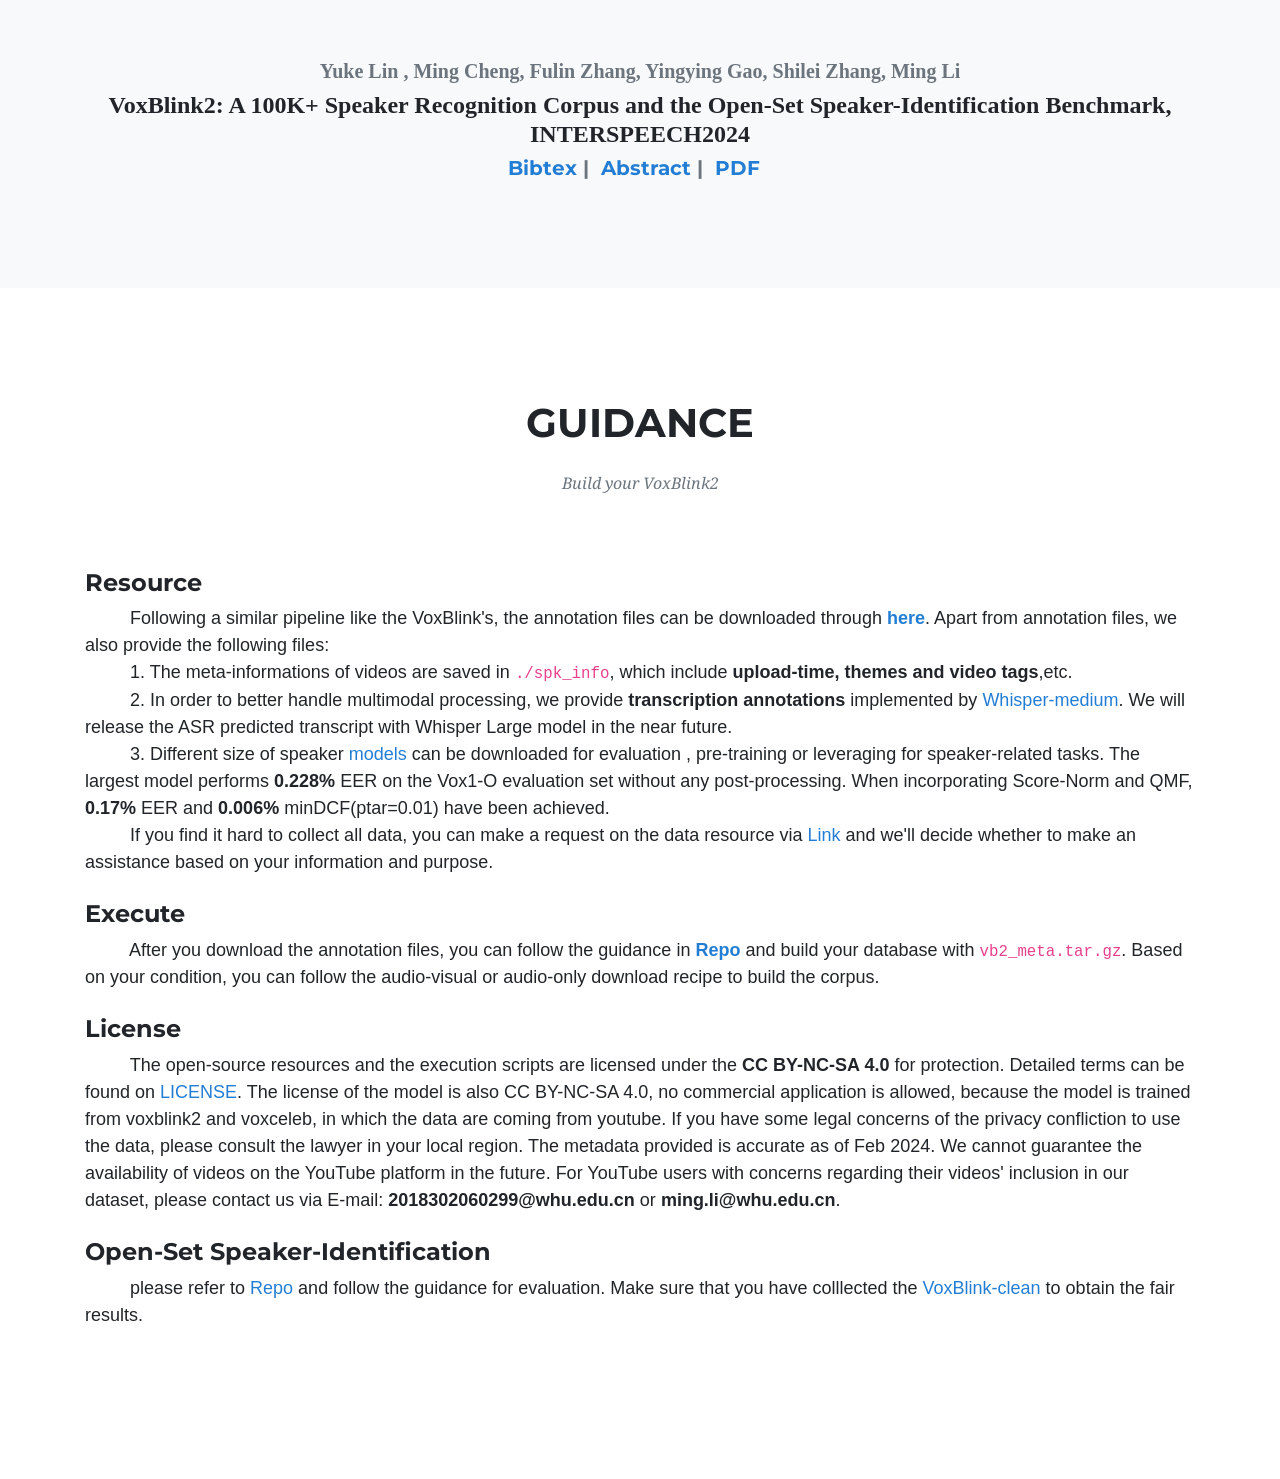
==== commit d962e8af: "fix: mail" ====
--- a/index.html
+++ b/index.html
@@ -534,7 +534,7 @@
           please consult the lawyer in your local region. 
           
           The metadata provided is accurate as of Feb 2024. We cannot guarantee the availability of videos on the YouTube platform in the future. 
-          For YouTube users with concerns regarding their videos' inclusion in our dataset, please contact us via E-mail:<strong> yuke.lin@dukekunshan.edu.cn </strong>or <strong>ming.li369@dukekunshan.edu.cn</strong>.
+          For YouTube users with concerns regarding their videos' inclusion in our dataset, please contact us via E-mail:<strong> 2018302060299@whu.edu.cn </strong>or <strong>ming.li@whu.edu.cn</strong>.
 
           </div>
       </div>
